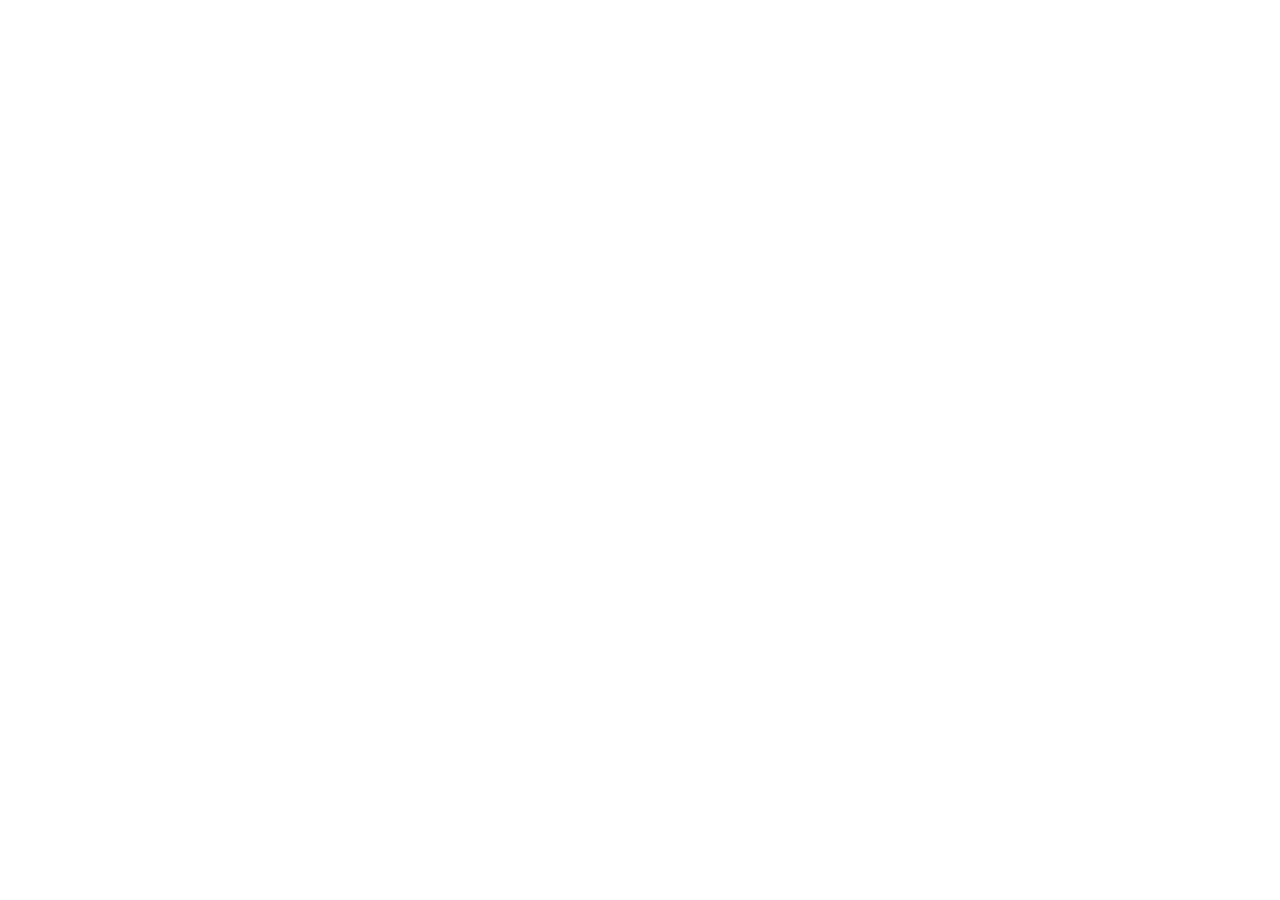
==== index.html @ 7c1c912c "feat: change src from link to local resources && add resources/Abou" ====
<!doctype html>
<html lang="en" data-bs-theme="light">

<head>
    <title>Title</title>
    <!-- Required meta tags -->
    <meta charset="utf-8" />
    <meta name="viewport" content="width=device-width, initial-scale=1" />

    <!-- Bootstrap CSS v5.3.8 -->
    <link href="https://cdn.jsdelivr.net/npm/bootstrap@5.3.8/dist/css/bootstrap.min.css" rel="stylesheet"
        integrity="sha384-sRIl4kxILFvY47J16cr9ZwB07vP4J8+LH7qKQnuqkuIAvNWLzeN8tE5YBujZqJLB" crossorigin="anonymous" />
</head>

<body>
    <header>

    </header>
    <main></main>
    <footer>
        <!-- place footer here -->
    </footer>
    <!-- Bootstrap JavaScript Bundle (includes Popper) -->
    <script src="https://cdn.jsdelivr.net/npm/bootstrap@5.3.8/dist/js/bootstrap.bundle.min.js"
        integrity="sha384-FKyoEForCGlyvwx9Hj09JcYn3nv7wiPVlz7YYwJrWVcXK/BmnVDxM+D2scQbITxI"
        crossorigin="anonymous"></script>
</body>

</html>
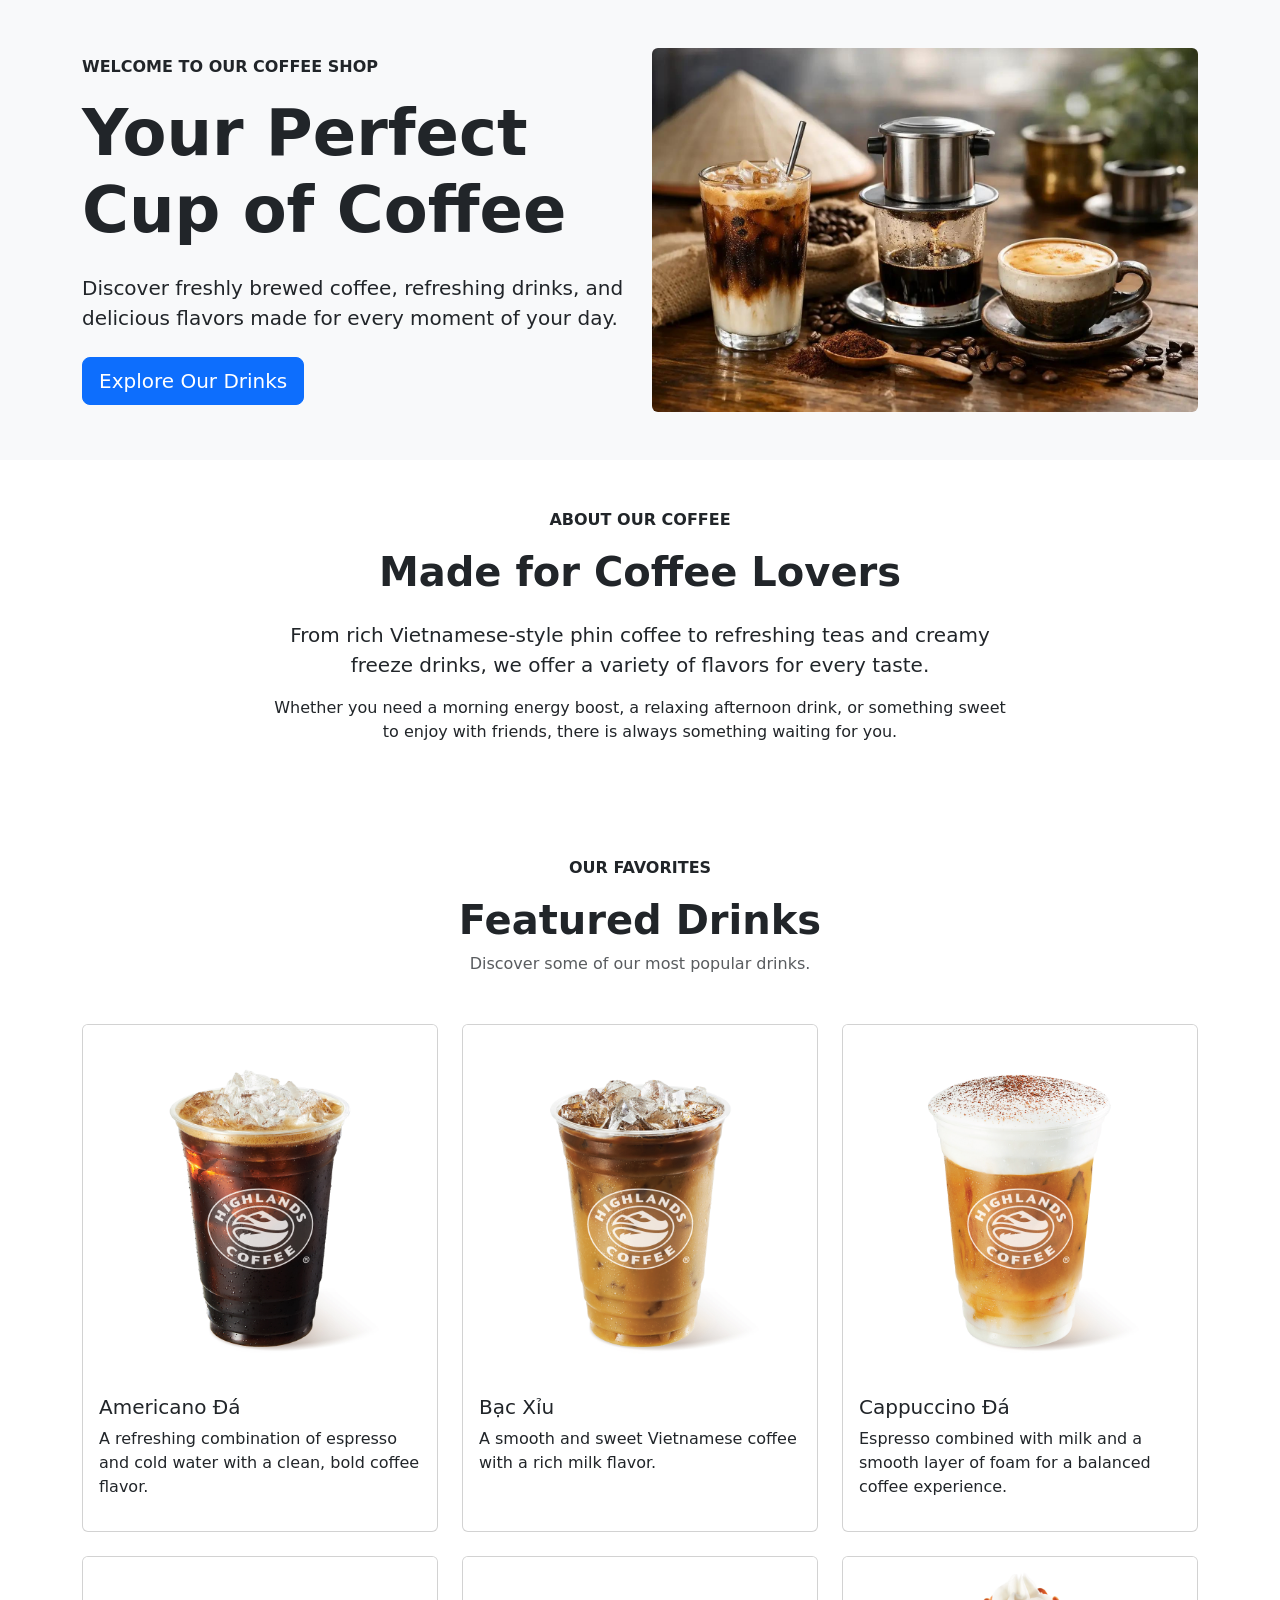
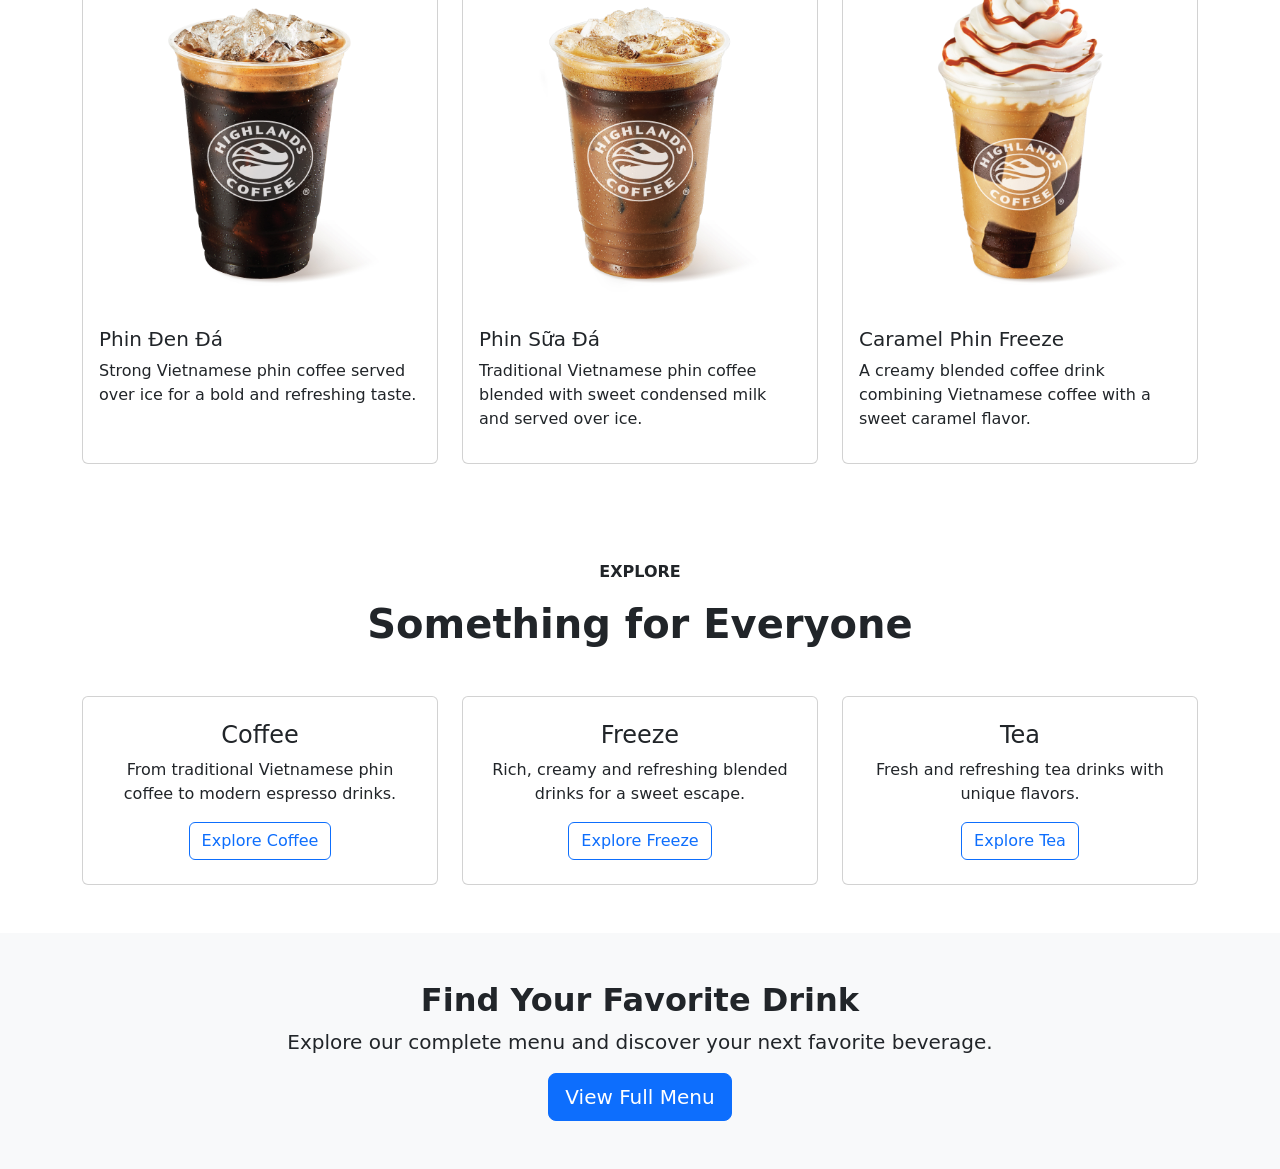
==== commit f45903a1: "feat: add content Home page's content with the given resources" ====
--- a/index.html
+++ b/index.html
@@ -2,7 +2,7 @@
 <html lang="en" data-bs-theme="light">
 
 <head>
-    <title>Title</title>
+    <title>Home</title>
     <!-- Required meta tags -->
     <meta charset="utf-8" />
     <meta name="viewport" content="width=device-width, initial-scale=1" />
@@ -16,7 +16,279 @@
     <header>
 
     </header>
-    <main></main>
+    <main>
+        <section class="container-fluid bg-light">
+            <div class="container">
+                <div class="row align-items-center py-5">
+                    <div class="col-lg-6 text-center text-lg-start">
+                        <p class="text-uppercase fw-semibold">
+                            Welcome to our coffee shop
+                        </p>
+                        <h1 class="display-3 fw-bold">
+                            Your Perfect
+                            <br>
+                            Cup of Coffee
+                        </h1>
+                        <p class="lead my-4">
+                            Discover freshly brewed coffee, refreshing
+                            drinks, and delicious flavors made for
+                            every moment of your day.
+                        </p>
+                        <a href="#featured" class="btn btn-primary btn-lg">
+                            Explore Our Drinks
+                        </a>
+                    </div>
+
+                    <div class="col-lg-6 mt-4 mt-lg-0">
+                        <img src="resources/Coffee/phin.png" class="img-fluid rounded" alt="Coffee and drinks">
+                    </div>
+                </div>
+            </div>
+        </section>
+
+        <section class="container py-5">
+            <div class="row justify-content-center">
+                <div class="col-lg-8 text-center">
+                    <p class="text-uppercase fw-semibold">
+                        About Our Coffee
+                    </p>
+                    <h2 class="display-6 fw-bold mb-4">
+                        Made for Coffee Lovers
+                    </h2>
+                    <p class="lead">
+                        From rich Vietnamese-style phin coffee
+                        to refreshing teas and creamy freeze drinks,
+                        we offer a variety of flavors for every taste.
+                    </p>
+                    <p>
+                        Whether you need a morning energy boost,
+                        a relaxing afternoon drink, or something
+                        sweet to enjoy with friends, there is always
+                        something waiting for you.
+                    </p>
+                </div>
+            </div>
+        </section>
+
+        <section id="featured" class="container py-5">
+
+            <div class="text-center mb-5">
+                <p class="text-uppercase fw-semibold">
+                    Our Favorites
+                </p>
+                <h2 class="display-6 fw-bold">
+                    Featured Drinks
+                </h2>
+                <p class="text-muted">
+                    Discover some of our most popular drinks.
+                </p>
+            </div>
+
+            <div class="row g-4">
+                <div class="col-md-6 col-lg-4">
+                    <div class="card h-100">
+                        <img src="resources/Coffee/AMERICANO_DA.jpg" class="card-img-top" alt="Americano đá">
+                        <div class="card-body">
+                            <h5 class="card-title">
+                                Americano Đá
+                            </h5>
+                            <p class="card-text">
+                                A refreshing combination of espresso
+                                and cold water with a clean,
+                                bold coffee flavor.
+                            </p>
+                            <p class="fw-bold">
+                                <!-- Price -->
+                            </p>
+                        </div>
+                    </div>
+                </div>
+
+                <div class="col-md-6 col-lg-4">
+                    <div class="card h-100">
+                        <img src="resources/Coffee/BAC_SIU_1.jpg" class="card-img-top" alt="Bạc xỉu">
+                        <div class="card-body">
+                            <h5 class="card-title">
+                                Bạc Xỉu
+                            </h5>
+                            <p class="card-text">
+                                A smooth and sweet Vietnamese coffee
+                                with a rich milk flavor.
+                            </p>
+                            <p class="fw-bold">
+                                <!-- Price -->
+                            </p>
+                        </div>
+                    </div>
+                </div>
+
+                <div class="col-md-6 col-lg-4">
+                    <div class="card h-100">
+                        <img src="resources/Coffee/CAPPU_DA.jpg" class="card-img-top" alt="Cappuccino đá">
+                        <div class="card-body">
+                            <h5 class="card-title">
+                                Cappuccino Đá
+                            </h5>
+                            <p class="card-text">
+                                Espresso combined with milk and
+                                a smooth layer of foam for a balanced
+                                coffee experience.
+                            </p>
+                            <p class="fw-bold">
+                                <!-- Price -->
+                            </p>
+                        </div>
+                    </div>
+                </div>
+
+                <div class="col-md-6 col-lg-4">
+                    <div class="card h-100">
+                        <img src="resources/Coffee/PHIN_DEN_DA.jpg" class="card-img-top" alt="Phin đen đá">
+                        <div class="card-body">
+                            <h5 class="card-title">
+                                Phin Đen Đá
+                            </h5>
+                            <p class="card-text">
+                                Strong Vietnamese phin coffee served
+                                over ice for a bold and refreshing taste.
+                            </p>
+                            <p class="fw-bold">
+                                <!-- Price -->
+                            </p>
+                        </div>
+                    </div>
+                </div>
+
+                <div class="col-md-6 col-lg-4">
+                    <div class="card h-100">
+                        <img src="resources/Coffee/PHIN_SUA_DA.jpg" class="card-img-top" alt="Phin sữa đá">
+                        <div class="card-body">
+                            <h5 class="card-title">
+                                Phin Sữa Đá
+                            </h5>
+                            <p class="card-text">
+                                Traditional Vietnamese phin coffee
+                                blended with sweet condensed milk
+                                and served over ice.
+                            </p>
+                            <p class="fw-bold">
+                                <!-- Price -->
+                            </p>
+                        </div>
+                    </div>
+                </div>
+
+                <div class="col-md-6 col-lg-4">
+                    <div class="card h-100">
+                        <img src="resources/Freeze/CARAMEL_PHIN_FREEZE.jpg" class="card-img-top"
+                            alt="Caramel Phin Freeze">
+                        <div class="card-body">
+                            <h5 class="card-title">
+                                Caramel Phin Freeze
+                            </h5>
+                            <p class="card-text">
+                                A creamy blended coffee drink
+                                combining Vietnamese coffee with
+                                a sweet caramel flavor.
+                            </p>
+                            <p class="fw-bold">
+                                <!-- Price -->
+                            </p>
+                        </div>
+                    </div>
+                </div>
+            </div>
+
+        </section>
+
+        <section class="container py-5">
+
+            <div class="text-center mb-5">
+                <p class="text-uppercase fw-semibold">
+                    Explore
+                </p>
+                <h2 class="display-6 fw-bold">
+                    Something for Everyone
+                </h2>
+            </div>
+
+            <div class="row g-4">
+                <div class="col-md-4">
+                    <div class="card text-center h-100">
+                        <div class="card-body p-4">
+                            <h3 class="h4">
+                                Coffee
+                            </h3>
+                            <p>
+                                From traditional Vietnamese phin
+                                coffee to modern espresso drinks.
+                            </p>
+                            <a href="menu.html#coffee" class="btn btn-outline-primary">
+                                Explore Coffee
+                            </a>
+                        </div>
+                    </div>
+                </div>
+
+                <div class="col-md-4">
+                    <div class="card text-center h-100">
+                        <div class="card-body p-4">
+                            <h3 class="h4">
+                                Freeze
+                            </h3>
+                            <p>
+                                Rich, creamy and refreshing blended
+                                drinks for a sweet escape.
+                            </p>
+                            <a href="menu.html#freeze" class="btn btn-outline-primary">
+                                Explore Freeze
+                            </a>
+                        </div>
+                    </div>
+                </div>
+
+                <div class="col-md-4">
+                    <div class="card text-center h-100">
+                        <div class="card-body p-4">
+                            <h3 class="h4">
+                                Tea
+                            </h3>
+                            <p>
+                                Fresh and refreshing tea drinks
+                                with unique flavors.
+                            </p>
+                            <a href="menu.html#tea" class="btn btn-outline-primary">
+                                Explore Tea
+                            </a>
+                        </div>
+                    </div>
+                </div>
+            </div>
+
+        </section>
+
+        <section class="container-fluid bg-light py-5">
+
+            <div class="container text-center">
+
+                <h2 class="fw-bold">
+                    Find Your Favorite Drink
+                </h2>
+
+                <p class="lead">
+                    Explore our complete menu and discover
+                    your next favorite beverage.
+                </p>
+
+                <a href="menu.html" class="btn btn-primary btn-lg">
+                    View Full Menu
+                </a>
+
+            </div>
+
+        </section>
+
+    </main>
     <footer>
         <!-- place footer here -->
     </footer>
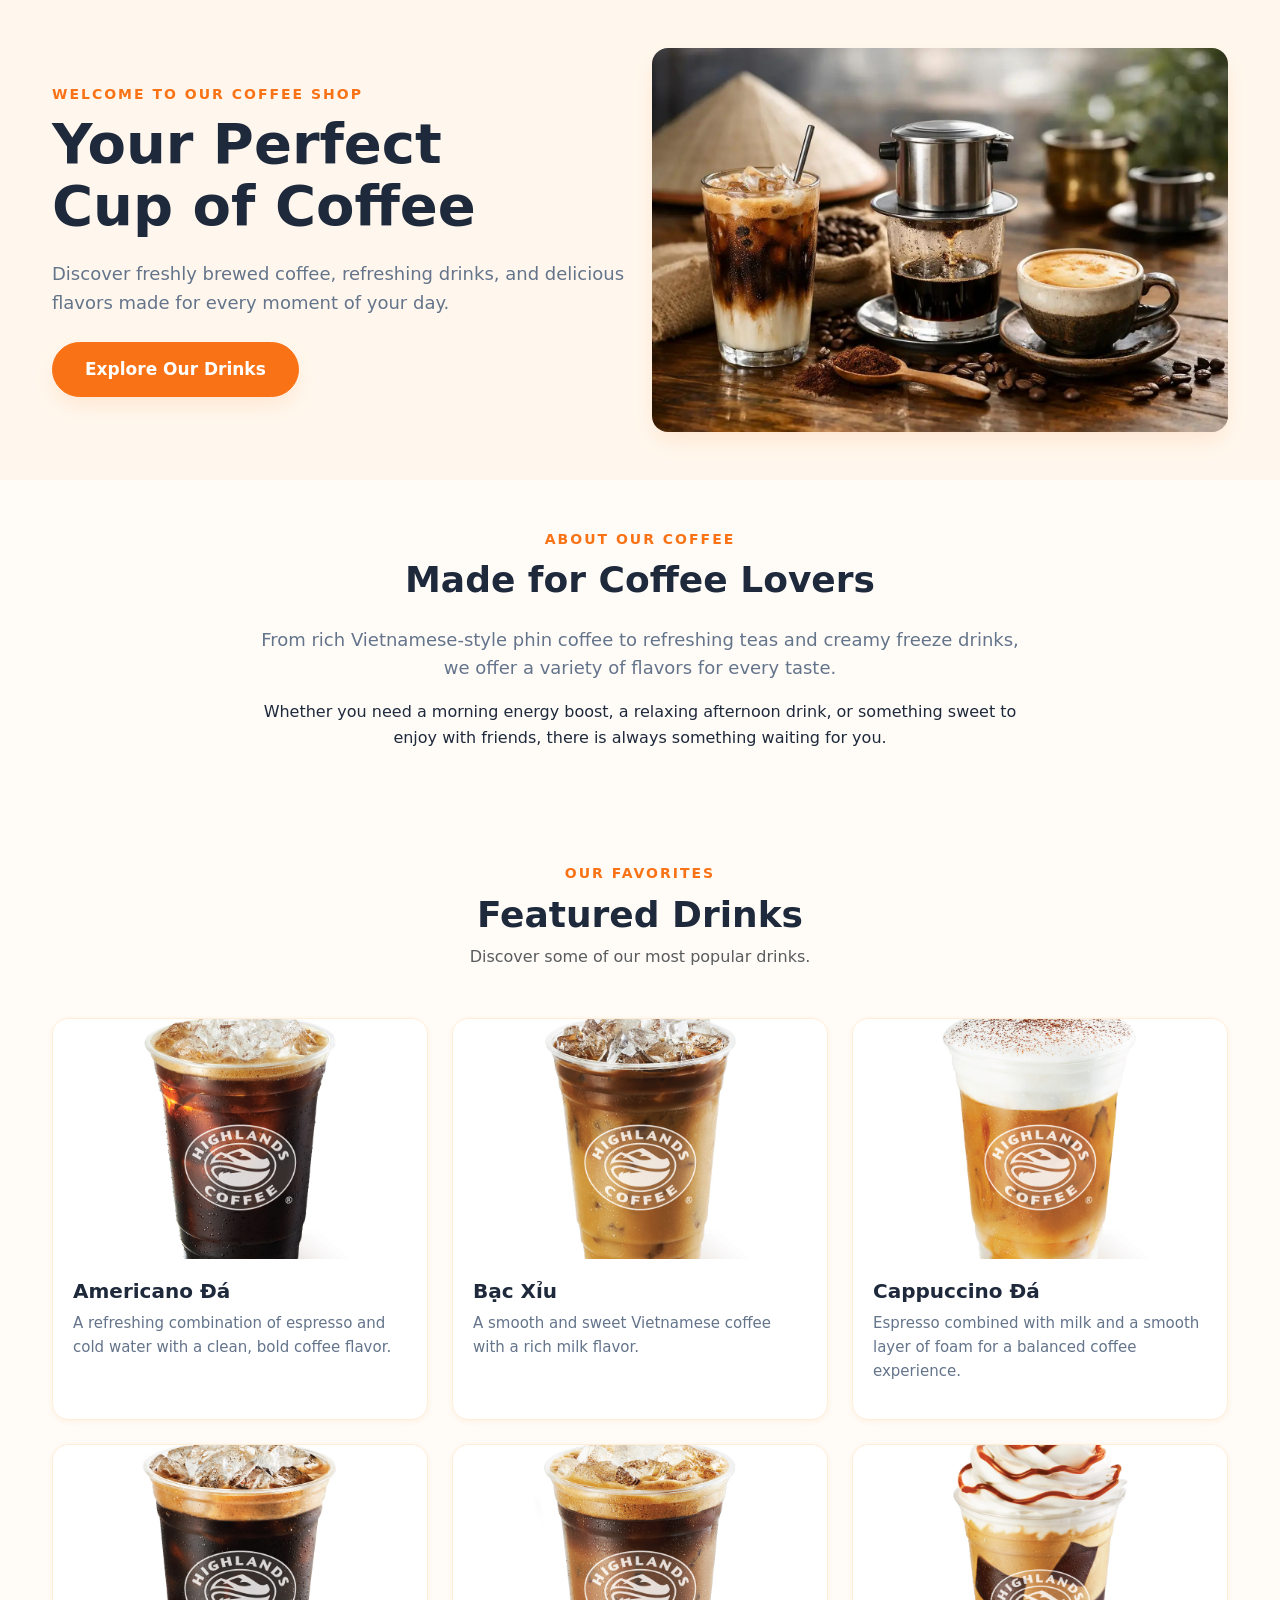
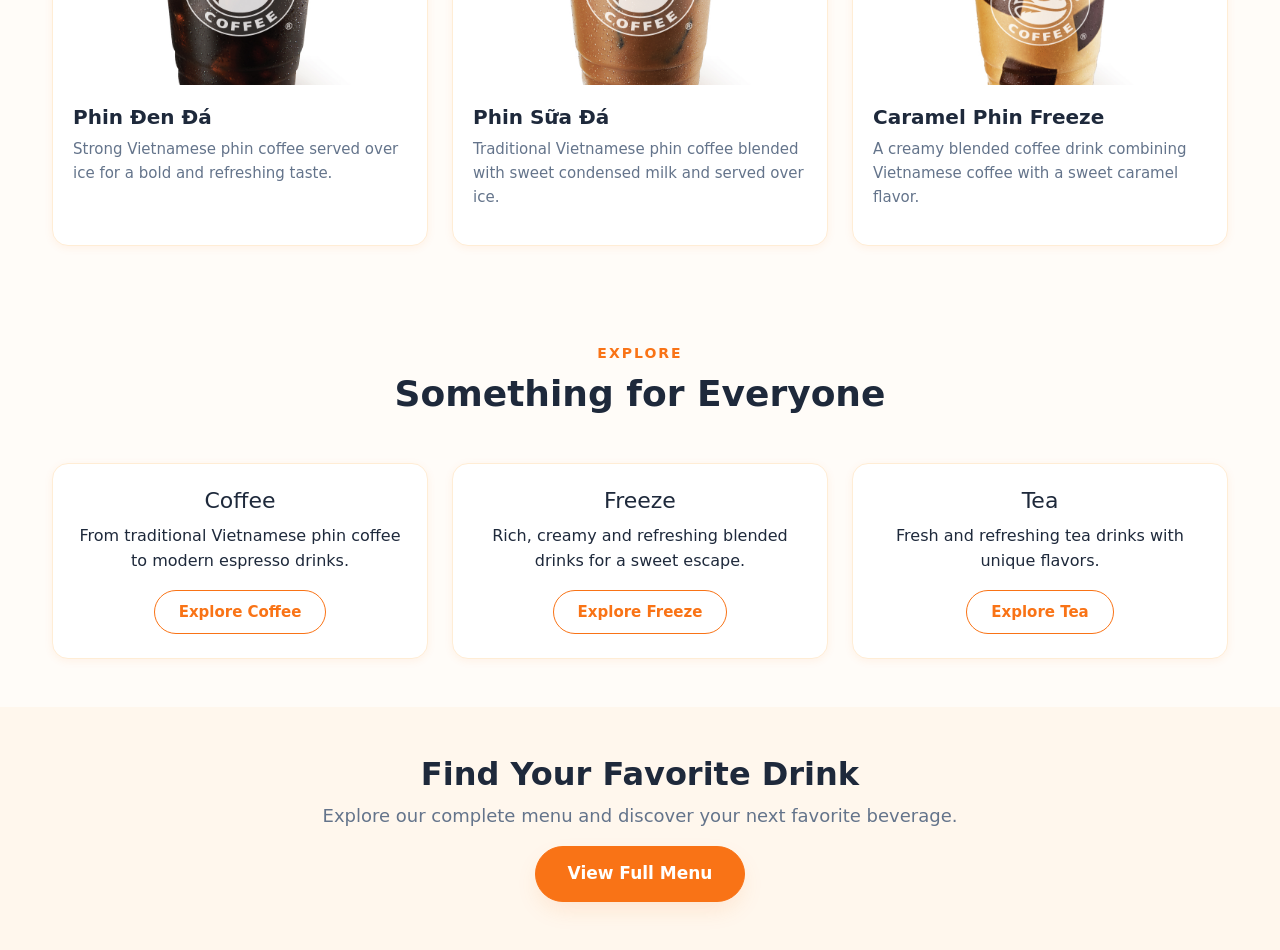
==== commit 26b883e2: "feat: add shared px-based stylesheet across all pages - Add style.css with shared design tokens (ora" ====
--- a/index.html
+++ b/index.html
@@ -10,6 +10,9 @@
     <!-- Bootstrap CSS v5.3.8 -->
     <link href="https://cdn.jsdelivr.net/npm/bootstrap@5.3.8/dist/css/bootstrap.min.css" rel="stylesheet"
         integrity="sha384-sRIl4kxILFvY47J16cr9ZwB07vP4J8+LH7qKQnuqkuIAvNWLzeN8tE5YBujZqJLB" crossorigin="anonymous" />
+
+    <!-- Shared site styles (load after Bootstrap) -->
+    <link rel="stylesheet" href="style.css" />
 </head>
 
 <body>
--- a/style.css
+++ b/style.css
@@ -0,0 +1,675 @@
+/* =========================================================
+   GR3 FoodWeb - shared stylesheet
+   One palette, one type scale, px sizing everywhere.
+   Load AFTER Bootstrap on pages that use it.
+   ========================================================= */
+
+/* ---------- Design tokens ---------- */
+:root {
+    --primary: #f97316;        /* Warm Fresh Orange */
+    --primary-hover: #ea580c;
+    --primary-soft: #fff7ed;   /* Orange tint for hovers / headers */
+    --accent-red: #ef4444;
+    --accent-green: #22c55e;
+    --bg-light: #fffcf8;       /* Warm Cream Background */
+    --bg-white: #ffffff;
+    --text-dark: #1e293b;
+    --text-muted: #64748b;
+    --border-color: #ffedd5;
+    --line-color: #f1f5f9;
+
+    --shadow-sm: 0 2px 8px rgba(249, 115, 22, 0.08);
+    --shadow-md: 0 10px 25px -5px rgba(249, 115, 22, 0.15);
+
+    --radius-sm: 6px;
+    --radius-md: 12px;
+    --radius-lg: 16px;
+    --radius-full: 9999px;
+
+    --container: 1200px;
+    --font-family: system-ui, -apple-system, BlinkMacSystemFont, 'Segoe UI', Roboto, Oxygen, Ubuntu, Cantarell, sans-serif;
+
+    /* Bootstrap bridge: make Bootstrap components use our palette */
+    --bs-primary: #f97316;
+    --bs-primary-rgb: 249, 115, 22;
+    --bs-light-rgb: 255, 247, 237;
+    --bs-body-font-family: var(--font-family);
+    --bs-body-font-size: 16px;
+    --bs-body-line-height: 1.6;
+    --bs-body-bg: var(--bg-light);
+    --bs-body-color: var(--text-dark);
+    --bs-link-color: var(--primary);
+    --bs-link-color-rgb: 249, 115, 22;
+    --bs-link-hover-color: var(--primary-hover);
+    --bs-link-hover-color-rgb: 234, 88, 12;
+}
+
+/* ---------- Base ---------- */
+*,
+*::before,
+*::after {
+    box-sizing: border-box;
+}
+
+html {
+    font-size: 16px;
+    scroll-behavior: smooth;
+}
+
+body {
+    margin: 0;
+    font-family: var(--font-family);
+    font-size: 16px;
+    line-height: 1.6;
+    background-color: var(--bg-light);
+    color: var(--text-dark);
+    -webkit-font-smoothing: antialiased;
+}
+
+img {
+    max-width: 100%;
+}
+
+a {
+    color: var(--primary);
+    text-decoration: none;
+    transition: color 0.2s ease;
+}
+
+a:hover {
+    color: var(--primary-hover);
+}
+
+hr {
+    width: 100%;
+    max-width: var(--container);
+    margin: 24px auto;
+    border: none;
+    border-top: 1px solid var(--border-color);
+    opacity: 1;
+}
+
+.container {
+    max-width: var(--container);
+}
+
+/* ---------- Typography (Bootstrap overrides, px only) ---------- */
+h1, h2, h3, h4, h5, h6 {
+    color: var(--text-dark);
+    font-weight: 700;
+    line-height: 1.2;
+}
+
+.display-3 {
+    font-size: 56px;
+    line-height: 1.1;
+}
+
+.display-6 {
+    font-size: 36px;
+}
+
+.h4 {
+    font-size: 22px;
+}
+
+.lead {
+    font-size: 18px;
+    color: var(--text-muted);
+}
+
+/* Small uppercase label above section headings */
+.text-uppercase.fw-semibold {
+    color: var(--primary);
+    font-size: 14px;
+    letter-spacing: 2px;
+    margin-bottom: 8px;
+}
+
+/* ---------- Buttons ---------- */
+.btn {
+    --bs-btn-padding-x: 24px;
+    --bs-btn-padding-y: 10px;
+    --bs-btn-font-size: 15px;
+    --bs-btn-font-weight: 600;
+    --bs-btn-border-radius: var(--radius-full);
+    transition: all 0.25s ease;
+}
+
+.btn-lg {
+    --bs-btn-padding-x: 32px;
+    --bs-btn-padding-y: 14px;
+    --bs-btn-font-size: 17px;
+    --bs-btn-border-radius: var(--radius-full);
+}
+
+.btn-primary {
+    --bs-btn-color: #ffffff;
+    --bs-btn-bg: var(--primary);
+    --bs-btn-border-color: var(--primary);
+    --bs-btn-hover-color: #ffffff;
+    --bs-btn-hover-bg: var(--primary-hover);
+    --bs-btn-hover-border-color: var(--primary-hover);
+    --bs-btn-active-color: #ffffff;
+    --bs-btn-active-bg: var(--primary-hover);
+    --bs-btn-active-border-color: var(--primary-hover);
+    --bs-btn-focus-shadow-rgb: 249, 115, 22;
+    box-shadow: var(--shadow-md);
+}
+
+.btn-outline-primary {
+    --bs-btn-color: var(--primary);
+    --bs-btn-border-color: var(--primary);
+    --bs-btn-hover-color: #ffffff;
+    --bs-btn-hover-bg: var(--primary);
+    --bs-btn-hover-border-color: var(--primary);
+    --bs-btn-active-color: #ffffff;
+    --bs-btn-active-bg: var(--primary-hover);
+    --bs-btn-active-border-color: var(--primary-hover);
+    --bs-btn-focus-shadow-rgb: 249, 115, 22;
+}
+
+.btn:hover {
+    transform: translateY(-2px);
+}
+
+/* ---------- Cards ---------- */
+.card {
+    --bs-card-border-color: var(--border-color);
+    --bs-card-border-radius: var(--radius-lg);
+    --bs-card-inner-border-radius: 15px;
+    --bs-card-spacer-x: 20px;
+    --bs-card-spacer-y: 20px;
+    background-color: var(--bg-white);
+    box-shadow: var(--shadow-sm);
+    overflow: hidden;
+    transition: transform 0.25s ease, box-shadow 0.25s ease;
+}
+
+.card:hover {
+    transform: translateY(-4px);
+    box-shadow: var(--shadow-md);
+}
+
+.card-img-top {
+    height: 240px;
+    object-fit: cover;
+}
+
+.card-title {
+    font-size: 20px;
+    margin-bottom: 8px;
+}
+
+.card-text {
+    font-size: 15px;
+    color: var(--text-muted);
+}
+
+/* Hero image on the home page */
+.img-fluid.rounded {
+    border-radius: var(--radius-lg) !important;
+    box-shadow: var(--shadow-md);
+}
+
+/* ---------- Navbar (component/navbar.html) ---------- */
+.site-header {
+    position: sticky;
+    top: 0;
+    z-index: 100;
+    background-color: rgba(255, 252, 248, 0.9);
+    backdrop-filter: blur(10px);
+    -webkit-backdrop-filter: blur(10px);
+    border-bottom: 1px solid var(--border-color);
+    box-shadow: var(--shadow-sm);
+}
+
+.navbar-container {
+    max-width: var(--container);
+    margin: 0 auto;
+    padding: 0 24px;
+    height: 80px;
+    display: flex;
+    align-items: center;
+    justify-content: space-between;
+    gap: 24px;
+}
+
+.nav-brand {
+    display: flex;
+    align-items: center;
+    gap: 12px;
+    user-select: none;
+}
+
+.brand-logo {
+    height: 48px;
+    width: auto;
+    object-fit: contain;
+    display: block;
+}
+
+.brand-name {
+    font-size: 20px;
+    font-weight: 700;
+    color: var(--primary);
+    white-space: nowrap;
+}
+
+.nav-menu {
+    display: flex;
+    align-items: center;
+    gap: 8px;
+}
+
+.nav-link {
+    position: relative;
+    display: inline-flex;
+    align-items: center;
+    gap: 6px;
+    padding: 10px 18px;
+    font-size: 15px;
+    font-weight: 600;
+    color: var(--text-dark);
+    border-radius: var(--radius-full);
+    transition: all 0.25s ease;
+}
+
+.nav-link:hover,
+.nav-link.active {
+    color: var(--primary);
+    background-color: var(--primary-soft);
+}
+
+.nav-link.active::after {
+    content: '';
+    position: absolute;
+    bottom: 4px;
+    left: 50%;
+    transform: translateX(-50%);
+    width: 16px;
+    height: 3px;
+    background-color: var(--primary);
+    border-radius: var(--radius-full);
+}
+
+/* ---------- Footer (component/footer.html) ---------- */
+.site-footer {
+    background-color: #111827;
+    color: #9ca3af;
+    padding-top: 64px;
+    border-top: 3px solid var(--primary);
+}
+
+.footer-container {
+    max-width: var(--container);
+    margin: 0 auto;
+    padding: 0 24px 48px;
+    display: grid;
+    grid-template-columns: repeat(3, 1fr);
+    gap: 40px;
+}
+
+.footer-brand .brand-name {
+    color: #ffffff;
+}
+
+.footer-brand-desc {
+    font-size: 14px;
+    margin: 16px 0 24px;
+    line-height: 1.6;
+    max-width: 320px;
+}
+
+.social-links {
+    display: flex;
+    gap: 12px;
+}
+
+.social-btn {
+    width: 38px;
+    height: 38px;
+    border-radius: var(--radius-full);
+    background-color: #1f2937;
+    display: flex;
+    align-items: center;
+    justify-content: center;
+    transition: all 0.3s ease;
+}
+
+.social-btn:hover {
+    background-color: var(--primary);
+    transform: translateY(-3px);
+}
+
+.social-btn svg {
+    fill: #ffffff;
+    width: 18px;
+    height: 18px;
+}
+
+.footer-title {
+    position: relative;
+    margin: 0 0 20px;
+    color: #ffffff;
+    font-size: 17px;
+    font-weight: 700;
+}
+
+.footer-title::after {
+    content: '';
+    position: absolute;
+    bottom: -6px;
+    left: 0;
+    width: 24px;
+    height: 2px;
+    background-color: var(--primary);
+    border-radius: 2px;
+}
+
+.footer-links {
+    list-style: none;
+    margin: 0;
+    padding: 0;
+}
+
+.footer-links li {
+    margin-bottom: 12px;
+}
+
+.footer-links a {
+    color: #9ca3af;
+    font-size: 14px;
+    transition: all 0.2s ease;
+}
+
+.footer-links a:hover {
+    color: var(--primary);
+    padding-left: 4px;
+}
+
+.newsletter-desc {
+    font-size: 14px;
+    margin: 0 0 16px;
+}
+
+.newsletter-form {
+    display: flex;
+    flex-direction: column;
+    gap: 12px;
+}
+
+.newsletter-input {
+    width: 100%;
+    padding: 12px 16px;
+    background-color: #1f2937;
+    border: 1px solid #374151;
+    border-radius: var(--radius-md);
+    color: #ffffff;
+    font-size: 14px;
+    outline: none;
+    transition: border-color 0.3s ease;
+}
+
+.newsletter-input:focus {
+    border-color: var(--primary);
+}
+
+.newsletter-btn {
+    width: 100%;
+    padding: 12px;
+    background-color: var(--primary);
+    color: #ffffff;
+    font-weight: 700;
+    font-size: 14px;
+    border: none;
+    border-radius: var(--radius-md);
+    cursor: pointer;
+    transition: background-color 0.3s ease;
+}
+
+.newsletter-btn:hover {
+    background-color: var(--primary-hover);
+}
+
+.footer-bottom {
+    background-color: #0b0f17;
+    border-top: 1px solid #1f2937;
+    padding: 24px 0;
+}
+
+.bottom-container {
+    max-width: var(--container);
+    margin: 0 auto;
+    padding: 0 24px;
+    display: flex;
+    align-items: center;
+    justify-content: space-between;
+    flex-wrap: wrap;
+    gap: 16px;
+    font-size: 13px;
+}
+
+.bottom-container p {
+    margin: 0;
+}
+
+.payment-methods {
+    display: flex;
+    flex-wrap: wrap;
+    gap: 12px;
+}
+
+.payment-badge {
+    background-color: #1f2937;
+    color: #ffffff;
+    padding: 4px 10px;
+    border-radius: var(--radius-sm);
+    font-size: 12px;
+    font-weight: 700;
+}
+
+/* ---------- Menu page (menu.html) ---------- */
+.page-header {
+    padding: 32px 16px 16px;
+    text-align: center;
+}
+
+.page-header img {
+    width: 88px;
+    height: auto;
+}
+
+.page-header h1 {
+    margin: 16px 0 20px;
+    font-size: 32px;
+    letter-spacing: 1px;
+}
+
+.page-nav {
+    display: flex;
+    flex-wrap: wrap;
+    justify-content: center;
+    gap: 8px;
+    margin: 0;
+}
+
+.menu-page h2 {
+    position: relative;
+    margin: 48px auto 32px;
+    font-size: 24px;
+    letter-spacing: 1px;
+    text-align: center;
+}
+
+.menu-page h2::after {
+    content: '';
+    position: absolute;
+    bottom: -10px;
+    left: 50%;
+    transform: translateX(-50%);
+    width: 40px;
+    height: 3px;
+    background-color: var(--primary);
+    border-radius: var(--radius-full);
+}
+
+.menu-page table {
+    width: calc(100% - 32px);
+    max-width: var(--container);
+    margin: 0 auto;
+    border: 1px solid var(--border-color);
+    border-collapse: separate;
+    border-spacing: 0;
+    border-radius: var(--radius-lg);
+    background-color: var(--bg-white);
+    box-shadow: var(--shadow-sm);
+    overflow: hidden;
+}
+
+.menu-page th {
+    padding: 14px 16px;
+    background-color: var(--primary-soft);
+    color: var(--primary-hover);
+    font-size: 13px;
+    font-weight: 700;
+    letter-spacing: 1px;
+    text-transform: uppercase;
+    border: none;
+    border-bottom: 1px solid var(--border-color);
+}
+
+.menu-page td {
+    padding: 12px 16px;
+    font-size: 15px;
+    border: none;
+    border-bottom: 1px solid var(--line-color);
+    transition: background-color 0.2s ease;
+}
+
+.menu-page tr:last-child td {
+    border-bottom: none;
+}
+
+.menu-page tr:hover td {
+    background-color: #fffaf5;
+}
+
+.menu-page td img {
+    display: block;
+    width: 72px;
+    height: 72px;
+    margin: 0 auto;
+    object-fit: cover;
+    border-radius: var(--radius-md);
+}
+
+/* Price column */
+.menu-page td:last-child {
+    color: var(--primary);
+    font-weight: 700;
+    white-space: nowrap;
+}
+
+/* Category / index columns */
+.menu-page td:first-child,
+.menu-page td:nth-child(4) {
+    color: var(--text-muted);
+}
+
+.menu-page a[href="#top"] {
+    display: inline-block;
+    margin-top: 8px;
+    font-size: 14px;
+    font-weight: 600;
+    color: var(--text-muted);
+}
+
+.menu-page a[href="#top"]:hover {
+    color: var(--primary);
+}
+
+.page-footer {
+    padding: 8px 16px 32px;
+    text-align: center;
+    font-size: 14px;
+    color: var(--text-muted);
+}
+
+/* ---------- Responsive ---------- */
+@media (max-width: 991px) {
+    .footer-container {
+        grid-template-columns: repeat(2, 1fr);
+    }
+}
+
+@media (max-width: 767px) {
+    .display-3 {
+        font-size: 40px;
+    }
+
+    .display-6 {
+        font-size: 28px;
+    }
+
+    .lead {
+        font-size: 17px;
+    }
+
+    .card-img-top {
+        height: 200px;
+    }
+
+    .navbar-container {
+        height: auto;
+        padding: 12px 16px;
+        flex-wrap: wrap;
+        gap: 8px;
+    }
+
+    .nav-menu {
+        width: 100%;
+        overflow-x: auto;
+    }
+
+    .nav-link {
+        padding: 8px 14px;
+        font-size: 14px;
+        white-space: nowrap;
+    }
+
+    .footer-container {
+        grid-template-columns: 1fr;
+        gap: 32px;
+        padding: 0 16px 40px;
+    }
+
+    .bottom-container {
+        padding: 0 16px;
+    }
+
+    .page-header h1 {
+        font-size: 24px;
+    }
+
+    .menu-page h2 {
+        font-size: 20px;
+    }
+
+    .menu-page th,
+    .menu-page td {
+        padding: 10px 8px;
+        font-size: 14px;
+    }
+
+    /* Hide the category column on small screens */
+    .menu-page th:nth-child(4),
+    .menu-page td:nth-child(4) {
+        display: none;
+    }
+
+    .menu-page td img {
+        width: 56px;
+        height: 56px;
+    }
+}
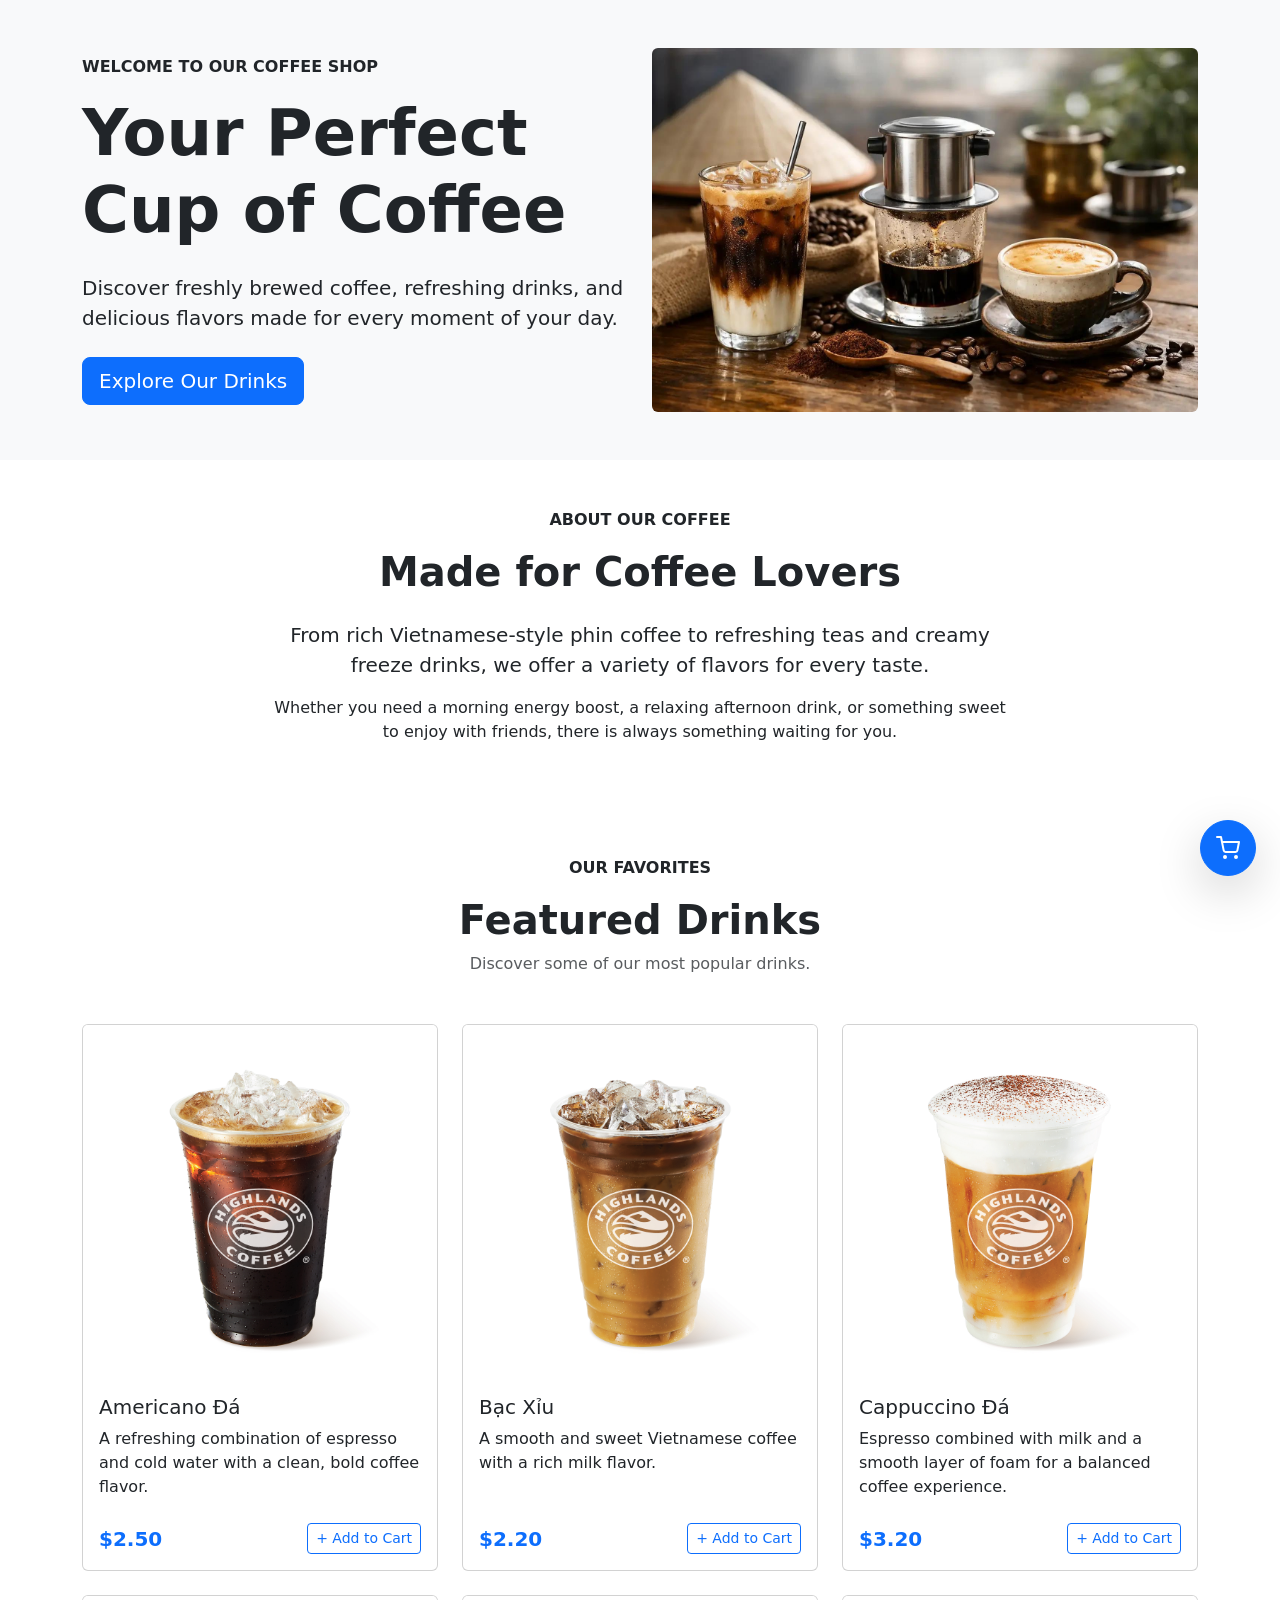
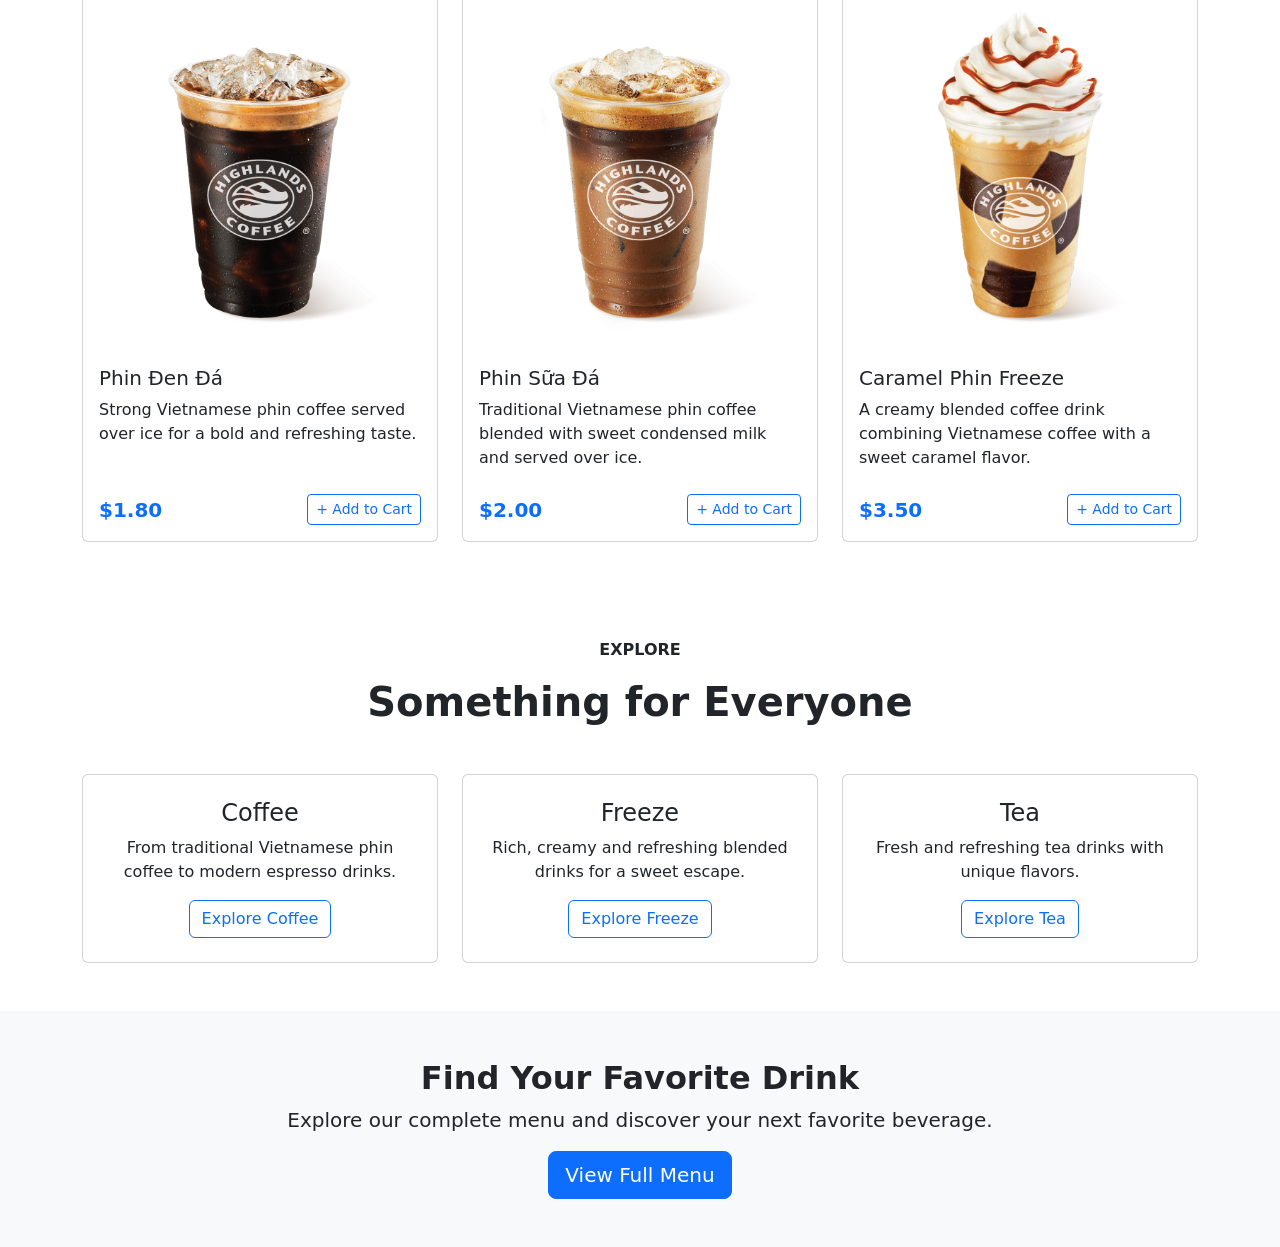
==== commit 87db34ab: "feat: add shopping cart functionality with local storage and update components" ====
--- a/index.html
+++ b/index.html
@@ -10,9 +10,6 @@
     <!-- Bootstrap CSS v5.3.8 -->
     <link href="https://cdn.jsdelivr.net/npm/bootstrap@5.3.8/dist/css/bootstrap.min.css" rel="stylesheet"
         integrity="sha384-sRIl4kxILFvY47J16cr9ZwB07vP4J8+LH7qKQnuqkuIAvNWLzeN8tE5YBujZqJLB" crossorigin="anonymous" />
-
-    <!-- Shared site styles (load after Bootstrap) -->
-    <link rel="stylesheet" href="style.css" />
 </head>
 
 <body>
@@ -91,7 +88,7 @@
                 <div class="col-md-6 col-lg-4">
                     <div class="card h-100">
                         <img src="resources/Coffee/AMERICANO_DA.jpg" class="card-img-top" alt="Americano đá">
-                        <div class="card-body">
+                        <div class="card-body d-flex flex-column">
                             <h5 class="card-title">
                                 Americano Đá
                             </h5>
@@ -100,9 +97,16 @@
                                 and cold water with a clean,
                                 bold coffee flavor.
                             </p>
-                            <p class="fw-bold">
-                                <!-- Price -->
-                            </p>
+                            <div class="d-flex justify-content-between align-items-center mt-auto pt-2">
+                                <span class="fs-5 fw-bold text-primary">$2.50</span>
+                                <button class="btn btn-outline-primary btn-sm add-to-cart-btn"
+                                    data-id="americano-da"
+                                    data-name="Americano Đá"
+                                    data-price="2.50"
+                                    data-image="resources/Coffee/AMERICANO_DA.jpg">
+                                    + Add to Cart
+                                </button>
+                            </div>
                         </div>
                     </div>
                 </div>
@@ -110,7 +114,7 @@
                 <div class="col-md-6 col-lg-4">
                     <div class="card h-100">
                         <img src="resources/Coffee/BAC_SIU_1.jpg" class="card-img-top" alt="Bạc xỉu">
-                        <div class="card-body">
+                        <div class="card-body d-flex flex-column">
                             <h5 class="card-title">
                                 Bạc Xỉu
                             </h5>
@@ -118,9 +122,16 @@
                                 A smooth and sweet Vietnamese coffee
                                 with a rich milk flavor.
                             </p>
-                            <p class="fw-bold">
-                                <!-- Price -->
-                            </p>
+                            <div class="d-flex justify-content-between align-items-center mt-auto pt-2">
+                                <span class="fs-5 fw-bold text-primary">$2.20</span>
+                                <button class="btn btn-outline-primary btn-sm add-to-cart-btn"
+                                    data-id="bac-xiu"
+                                    data-name="Bạc Xỉu"
+                                    data-price="2.20"
+                                    data-image="resources/Coffee/BAC_SIU_1.jpg">
+                                    + Add to Cart
+                                </button>
+                            </div>
                         </div>
                     </div>
                 </div>
@@ -128,7 +139,7 @@
                 <div class="col-md-6 col-lg-4">
                     <div class="card h-100">
                         <img src="resources/Coffee/CAPPU_DA.jpg" class="card-img-top" alt="Cappuccino đá">
-                        <div class="card-body">
+                        <div class="card-body d-flex flex-column">
                             <h5 class="card-title">
                                 Cappuccino Đá
                             </h5>
@@ -137,9 +148,16 @@
                                 a smooth layer of foam for a balanced
                                 coffee experience.
                             </p>
-                            <p class="fw-bold">
-                                <!-- Price -->
-                            </p>
+                            <div class="d-flex justify-content-between align-items-center mt-auto pt-2">
+                                <span class="fs-5 fw-bold text-primary">$3.20</span>
+                                <button class="btn btn-outline-primary btn-sm add-to-cart-btn"
+                                    data-id="cappuccino-da"
+                                    data-name="Cappuccino Đá"
+                                    data-price="3.20"
+                                    data-image="resources/Coffee/CAPPU_DA.jpg">
+                                    + Add to Cart
+                                </button>
+                            </div>
                         </div>
                     </div>
                 </div>
@@ -147,7 +165,7 @@
                 <div class="col-md-6 col-lg-4">
                     <div class="card h-100">
                         <img src="resources/Coffee/PHIN_DEN_DA.jpg" class="card-img-top" alt="Phin đen đá">
-                        <div class="card-body">
+                        <div class="card-body d-flex flex-column">
                             <h5 class="card-title">
                                 Phin Đen Đá
                             </h5>
@@ -155,9 +173,16 @@
                                 Strong Vietnamese phin coffee served
                                 over ice for a bold and refreshing taste.
                             </p>
-                            <p class="fw-bold">
-                                <!-- Price -->
-                            </p>
+                            <div class="d-flex justify-content-between align-items-center mt-auto pt-2">
+                                <span class="fs-5 fw-bold text-primary">$1.80</span>
+                                <button class="btn btn-outline-primary btn-sm add-to-cart-btn"
+                                    data-id="phin-den-da"
+                                    data-name="Phin Đen Đá"
+                                    data-price="1.80"
+                                    data-image="resources/Coffee/PHIN_DEN_DA.jpg">
+                                    + Add to Cart
+                                </button>
+                            </div>
                         </div>
                     </div>
                 </div>
@@ -165,7 +190,7 @@
                 <div class="col-md-6 col-lg-4">
                     <div class="card h-100">
                         <img src="resources/Coffee/PHIN_SUA_DA.jpg" class="card-img-top" alt="Phin sữa đá">
-                        <div class="card-body">
+                        <div class="card-body d-flex flex-column">
                             <h5 class="card-title">
                                 Phin Sữa Đá
                             </h5>
@@ -174,9 +199,16 @@
                                 blended with sweet condensed milk
                                 and served over ice.
                             </p>
-                            <p class="fw-bold">
-                                <!-- Price -->
-                            </p>
+                            <div class="d-flex justify-content-between align-items-center mt-auto pt-2">
+                                <span class="fs-5 fw-bold text-primary">$2.00</span>
+                                <button class="btn btn-outline-primary btn-sm add-to-cart-btn"
+                                    data-id="phin-sua-da"
+                                    data-name="Phin Sữa Đá"
+                                    data-price="2.00"
+                                    data-image="resources/Coffee/PHIN_SUA_DA.jpg">
+                                    + Add to Cart
+                                </button>
+                            </div>
                         </div>
                     </div>
                 </div>
@@ -185,7 +217,7 @@
                     <div class="card h-100">
                         <img src="resources/Freeze/CARAMEL_PHIN_FREEZE.jpg" class="card-img-top"
                             alt="Caramel Phin Freeze">
-                        <div class="card-body">
+                        <div class="card-body d-flex flex-column">
                             <h5 class="card-title">
                                 Caramel Phin Freeze
                             </h5>
@@ -194,9 +226,16 @@
                                 combining Vietnamese coffee with
                                 a sweet caramel flavor.
                             </p>
-                            <p class="fw-bold">
-                                <!-- Price -->
-                            </p>
+                            <div class="d-flex justify-content-between align-items-center mt-auto pt-2">
+                                <span class="fs-5 fw-bold text-primary">$3.50</span>
+                                <button class="btn btn-outline-primary btn-sm add-to-cart-btn"
+                                    data-id="caramel-phin-freeze"
+                                    data-name="Caramel Phin Freeze"
+                                    data-price="3.50"
+                                    data-image="resources/Freeze/CARAMEL_PHIN_FREEZE.jpg">
+                                    + Add to Cart
+                                </button>
+                            </div>
                         </div>
                     </div>
                 </div>
@@ -299,6 +338,7 @@
     <script src="https://cdn.jsdelivr.net/npm/bootstrap@5.3.8/dist/js/bootstrap.bundle.min.js"
         integrity="sha384-FKyoEForCGlyvwx9Hj09JcYn3nv7wiPVlz7YYwJrWVcXK/BmnVDxM+D2scQbITxI"
         crossorigin="anonymous"></script>
+    <script src="js/cart.js"></script>
 </body>
 
 </html>
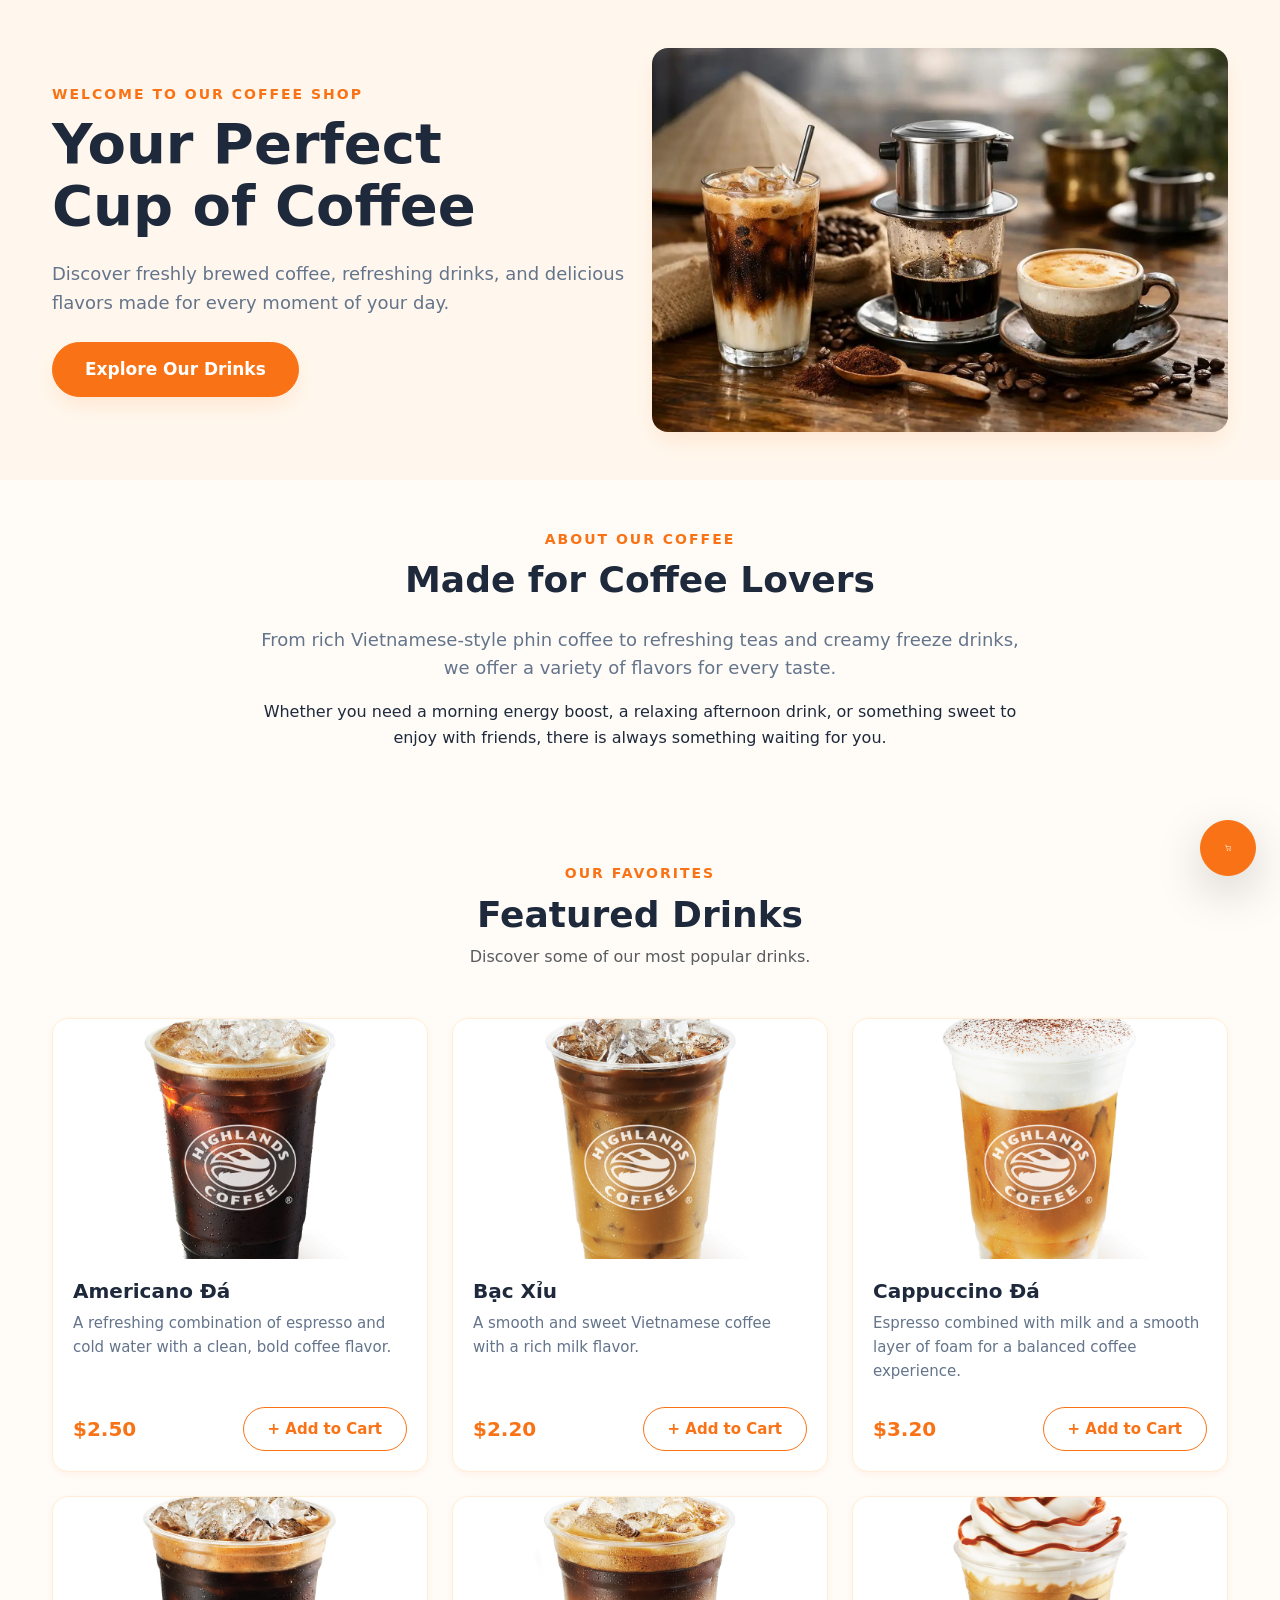
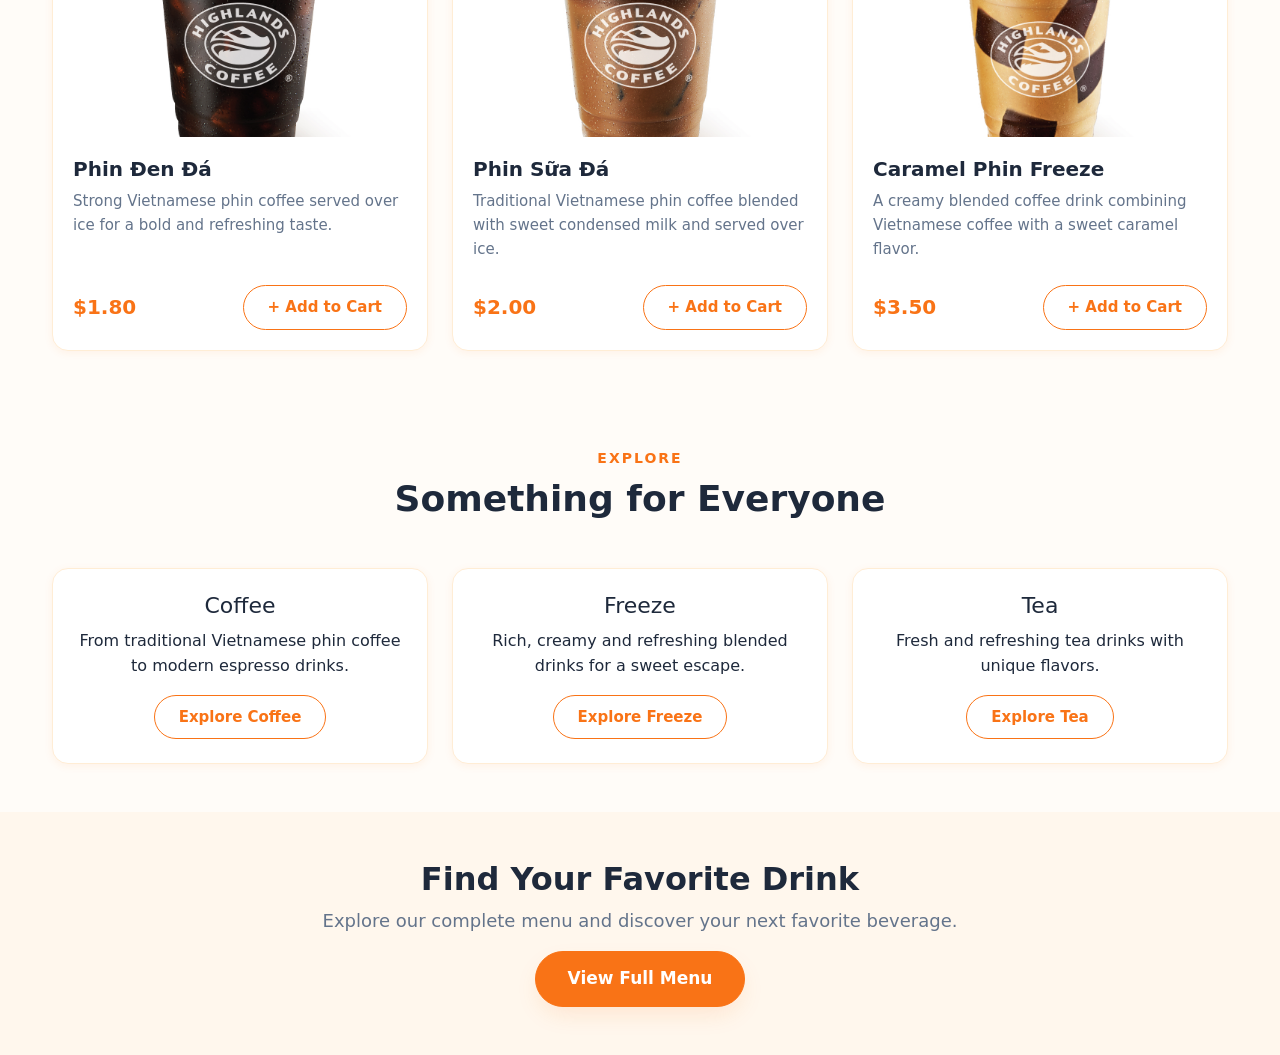
==== commit fcf93dc1: "Merge remote-tracking branch 'origin/main' into SonLNT # Conflicts: #	component/footer.html #	compon" ====
--- a/index.html
+++ b/index.html
@@ -10,6 +10,9 @@
     <!-- Bootstrap CSS v5.3.8 -->
     <link href="https://cdn.jsdelivr.net/npm/bootstrap@5.3.8/dist/css/bootstrap.min.css" rel="stylesheet"
         integrity="sha384-sRIl4kxILFvY47J16cr9ZwB07vP4J8+LH7qKQnuqkuIAvNWLzeN8tE5YBujZqJLB" crossorigin="anonymous" />
+
+    <!-- Shared site styles (load after Bootstrap) -->
+    <link rel="stylesheet" href="style.css" />
 </head>
 
 <body>
--- a/style.css
+++ b/style.css
@@ -0,0 +1,675 @@
+/* =========================================================
+   GR3 FoodWeb - shared stylesheet
+   One palette, one type scale, px sizing everywhere.
+   Load AFTER Bootstrap on pages that use it.
+   ========================================================= */
+
+/* ---------- Design tokens ---------- */
+:root {
+    --primary: #f97316;        /* Warm Fresh Orange */
+    --primary-hover: #ea580c;
+    --primary-soft: #fff7ed;   /* Orange tint for hovers / headers */
+    --accent-red: #ef4444;
+    --accent-green: #22c55e;
+    --bg-light: #fffcf8;       /* Warm Cream Background */
+    --bg-white: #ffffff;
+    --text-dark: #1e293b;
+    --text-muted: #64748b;
+    --border-color: #ffedd5;
+    --line-color: #f1f5f9;
+
+    --shadow-sm: 0 2px 8px rgba(249, 115, 22, 0.08);
+    --shadow-md: 0 10px 25px -5px rgba(249, 115, 22, 0.15);
+
+    --radius-sm: 6px;
+    --radius-md: 12px;
+    --radius-lg: 16px;
+    --radius-full: 9999px;
+
+    --container: 1200px;
+    --font-family: system-ui, -apple-system, BlinkMacSystemFont, 'Segoe UI', Roboto, Oxygen, Ubuntu, Cantarell, sans-serif;
+
+    /* Bootstrap bridge: make Bootstrap components use our palette */
+    --bs-primary: #f97316;
+    --bs-primary-rgb: 249, 115, 22;
+    --bs-light-rgb: 255, 247, 237;
+    --bs-body-font-family: var(--font-family);
+    --bs-body-font-size: 16px;
+    --bs-body-line-height: 1.6;
+    --bs-body-bg: var(--bg-light);
+    --bs-body-color: var(--text-dark);
+    --bs-link-color: var(--primary);
+    --bs-link-color-rgb: 249, 115, 22;
+    --bs-link-hover-color: var(--primary-hover);
+    --bs-link-hover-color-rgb: 234, 88, 12;
+}
+
+/* ---------- Base ---------- */
+*,
+*::before,
+*::after {
+    box-sizing: border-box;
+}
+
+html {
+    font-size: 16px;
+    scroll-behavior: smooth;
+}
+
+body {
+    margin: 0;
+    font-family: var(--font-family);
+    font-size: 16px;
+    line-height: 1.6;
+    background-color: var(--bg-light);
+    color: var(--text-dark);
+    -webkit-font-smoothing: antialiased;
+}
+
+img {
+    max-width: 100%;
+}
+
+a {
+    color: var(--primary);
+    text-decoration: none;
+    transition: color 0.2s ease;
+}
+
+a:hover {
+    color: var(--primary-hover);
+}
+
+hr {
+    width: 100%;
+    max-width: var(--container);
+    margin: 24px auto;
+    border: none;
+    border-top: 1px solid var(--border-color);
+    opacity: 1;
+}
+
+.container {
+    max-width: var(--container);
+}
+
+/* ---------- Typography (Bootstrap overrides, px only) ---------- */
+h1, h2, h3, h4, h5, h6 {
+    color: var(--text-dark);
+    font-weight: 700;
+    line-height: 1.2;
+}
+
+.display-3 {
+    font-size: 56px;
+    line-height: 1.1;
+}
+
+.display-6 {
+    font-size: 36px;
+}
+
+.h4 {
+    font-size: 22px;
+}
+
+.lead {
+    font-size: 18px;
+    color: var(--text-muted);
+}
+
+/* Small uppercase label above section headings */
+.text-uppercase.fw-semibold {
+    color: var(--primary);
+    font-size: 14px;
+    letter-spacing: 2px;
+    margin-bottom: 8px;
+}
+
+/* ---------- Buttons ---------- */
+.btn {
+    --bs-btn-padding-x: 24px;
+    --bs-btn-padding-y: 10px;
+    --bs-btn-font-size: 15px;
+    --bs-btn-font-weight: 600;
+    --bs-btn-border-radius: var(--radius-full);
+    transition: all 0.25s ease;
+}
+
+.btn-lg {
+    --bs-btn-padding-x: 32px;
+    --bs-btn-padding-y: 14px;
+    --bs-btn-font-size: 17px;
+    --bs-btn-border-radius: var(--radius-full);
+}
+
+.btn-primary {
+    --bs-btn-color: #ffffff;
+    --bs-btn-bg: var(--primary);
+    --bs-btn-border-color: var(--primary);
+    --bs-btn-hover-color: #ffffff;
+    --bs-btn-hover-bg: var(--primary-hover);
+    --bs-btn-hover-border-color: var(--primary-hover);
+    --bs-btn-active-color: #ffffff;
+    --bs-btn-active-bg: var(--primary-hover);
+    --bs-btn-active-border-color: var(--primary-hover);
+    --bs-btn-focus-shadow-rgb: 249, 115, 22;
+    box-shadow: var(--shadow-md);
+}
+
+.btn-outline-primary {
+    --bs-btn-color: var(--primary);
+    --bs-btn-border-color: var(--primary);
+    --bs-btn-hover-color: #ffffff;
+    --bs-btn-hover-bg: var(--primary);
+    --bs-btn-hover-border-color: var(--primary);
+    --bs-btn-active-color: #ffffff;
+    --bs-btn-active-bg: var(--primary-hover);
+    --bs-btn-active-border-color: var(--primary-hover);
+    --bs-btn-focus-shadow-rgb: 249, 115, 22;
+}
+
+.btn:hover {
+    transform: translateY(-2px);
+}
+
+/* ---------- Cards ---------- */
+.card {
+    --bs-card-border-color: var(--border-color);
+    --bs-card-border-radius: var(--radius-lg);
+    --bs-card-inner-border-radius: 15px;
+    --bs-card-spacer-x: 20px;
+    --bs-card-spacer-y: 20px;
+    background-color: var(--bg-white);
+    box-shadow: var(--shadow-sm);
+    overflow: hidden;
+    transition: transform 0.25s ease, box-shadow 0.25s ease;
+}
+
+.card:hover {
+    transform: translateY(-4px);
+    box-shadow: var(--shadow-md);
+}
+
+.card-img-top {
+    height: 240px;
+    object-fit: cover;
+}
+
+.card-title {
+    font-size: 20px;
+    margin-bottom: 8px;
+}
+
+.card-text {
+    font-size: 15px;
+    color: var(--text-muted);
+}
+
+/* Hero image on the home page */
+.img-fluid.rounded {
+    border-radius: var(--radius-lg) !important;
+    box-shadow: var(--shadow-md);
+}
+
+/* ---------- Navbar (component/navbar.html) ---------- */
+.site-header {
+    position: sticky;
+    top: 0;
+    z-index: 100;
+    background-color: rgba(255, 252, 248, 0.9);
+    backdrop-filter: blur(10px);
+    -webkit-backdrop-filter: blur(10px);
+    border-bottom: 1px solid var(--border-color);
+    box-shadow: var(--shadow-sm);
+}
+
+.navbar-container {
+    max-width: var(--container);
+    margin: 0 auto;
+    padding: 0 24px;
+    height: 80px;
+    display: flex;
+    align-items: center;
+    justify-content: space-between;
+    gap: 24px;
+}
+
+.nav-brand {
+    display: flex;
+    align-items: center;
+    gap: 12px;
+    user-select: none;
+}
+
+.brand-logo {
+    height: 48px;
+    width: auto;
+    object-fit: contain;
+    display: block;
+}
+
+.brand-name {
+    font-size: 20px;
+    font-weight: 700;
+    color: var(--primary);
+    white-space: nowrap;
+}
+
+.nav-menu {
+    display: flex;
+    align-items: center;
+    gap: 8px;
+}
+
+.nav-link {
+    position: relative;
+    display: inline-flex;
+    align-items: center;
+    gap: 6px;
+    padding: 10px 18px;
+    font-size: 15px;
+    font-weight: 600;
+    color: var(--text-dark);
+    border-radius: var(--radius-full);
+    transition: all 0.25s ease;
+}
+
+.nav-link:hover,
+.nav-link.active {
+    color: var(--primary);
+    background-color: var(--primary-soft);
+}
+
+.nav-link.active::after {
+    content: '';
+    position: absolute;
+    bottom: 4px;
+    left: 50%;
+    transform: translateX(-50%);
+    width: 16px;
+    height: 3px;
+    background-color: var(--primary);
+    border-radius: var(--radius-full);
+}
+
+/* ---------- Footer (component/footer.html) ---------- */
+.site-footer {
+    background-color: #111827;
+    color: #9ca3af;
+    padding-top: 64px;
+    border-top: 3px solid var(--primary);
+}
+
+.footer-container {
+    max-width: var(--container);
+    margin: 0 auto;
+    padding: 0 24px 48px;
+    display: grid;
+    grid-template-columns: repeat(3, 1fr);
+    gap: 40px;
+}
+
+.footer-brand .brand-name {
+    color: #ffffff;
+}
+
+.footer-brand-desc {
+    font-size: 14px;
+    margin: 16px 0 24px;
+    line-height: 1.6;
+    max-width: 320px;
+}
+
+.social-links {
+    display: flex;
+    gap: 12px;
+}
+
+.social-btn {
+    width: 38px;
+    height: 38px;
+    border-radius: var(--radius-full);
+    background-color: #1f2937;
+    display: flex;
+    align-items: center;
+    justify-content: center;
+    transition: all 0.3s ease;
+}
+
+.social-btn:hover {
+    background-color: var(--primary);
+    transform: translateY(-3px);
+}
+
+.social-btn svg {
+    fill: #ffffff;
+    width: 18px;
+    height: 18px;
+}
+
+.footer-title {
+    position: relative;
+    margin: 0 0 20px;
+    color: #ffffff;
+    font-size: 17px;
+    font-weight: 700;
+}
+
+.footer-title::after {
+    content: '';
+    position: absolute;
+    bottom: -6px;
+    left: 0;
+    width: 24px;
+    height: 2px;
+    background-color: var(--primary);
+    border-radius: 2px;
+}
+
+.footer-links {
+    list-style: none;
+    margin: 0;
+    padding: 0;
+}
+
+.footer-links li {
+    margin-bottom: 12px;
+}
+
+.footer-links a {
+    color: #9ca3af;
+    font-size: 14px;
+    transition: all 0.2s ease;
+}
+
+.footer-links a:hover {
+    color: var(--primary);
+    padding-left: 4px;
+}
+
+.newsletter-desc {
+    font-size: 14px;
+    margin: 0 0 16px;
+}
+
+.newsletter-form {
+    display: flex;
+    flex-direction: column;
+    gap: 12px;
+}
+
+.newsletter-input {
+    width: 100%;
+    padding: 12px 16px;
+    background-color: #1f2937;
+    border: 1px solid #374151;
+    border-radius: var(--radius-md);
+    color: #ffffff;
+    font-size: 14px;
+    outline: none;
+    transition: border-color 0.3s ease;
+}
+
+.newsletter-input:focus {
+    border-color: var(--primary);
+}
+
+.newsletter-btn {
+    width: 100%;
+    padding: 12px;
+    background-color: var(--primary);
+    color: #ffffff;
+    font-weight: 700;
+    font-size: 14px;
+    border: none;
+    border-radius: var(--radius-md);
+    cursor: pointer;
+    transition: background-color 0.3s ease;
+}
+
+.newsletter-btn:hover {
+    background-color: var(--primary-hover);
+}
+
+.footer-bottom {
+    background-color: #0b0f17;
+    border-top: 1px solid #1f2937;
+    padding: 24px 0;
+}
+
+.bottom-container {
+    max-width: var(--container);
+    margin: 0 auto;
+    padding: 0 24px;
+    display: flex;
+    align-items: center;
+    justify-content: space-between;
+    flex-wrap: wrap;
+    gap: 16px;
+    font-size: 13px;
+}
+
+.bottom-container p {
+    margin: 0;
+}
+
+.payment-methods {
+    display: flex;
+    flex-wrap: wrap;
+    gap: 12px;
+}
+
+.payment-badge {
+    background-color: #1f2937;
+    color: #ffffff;
+    padding: 4px 10px;
+    border-radius: var(--radius-sm);
+    font-size: 12px;
+    font-weight: 700;
+}
+
+/* ---------- Menu page (menu.html) ---------- */
+.page-header {
+    padding: 32px 16px 16px;
+    text-align: center;
+}
+
+.page-header img {
+    width: 88px;
+    height: auto;
+}
+
+.page-header h1 {
+    margin: 16px 0 20px;
+    font-size: 32px;
+    letter-spacing: 1px;
+}
+
+.page-nav {
+    display: flex;
+    flex-wrap: wrap;
+    justify-content: center;
+    gap: 8px;
+    margin: 0;
+}
+
+.menu-page h2 {
+    position: relative;
+    margin: 48px auto 32px;
+    font-size: 24px;
+    letter-spacing: 1px;
+    text-align: center;
+}
+
+.menu-page h2::after {
+    content: '';
+    position: absolute;
+    bottom: -10px;
+    left: 50%;
+    transform: translateX(-50%);
+    width: 40px;
+    height: 3px;
+    background-color: var(--primary);
+    border-radius: var(--radius-full);
+}
+
+.menu-page table {
+    width: calc(100% - 32px);
+    max-width: var(--container);
+    margin: 0 auto;
+    border: 1px solid var(--border-color);
+    border-collapse: separate;
+    border-spacing: 0;
+    border-radius: var(--radius-lg);
+    background-color: var(--bg-white);
+    box-shadow: var(--shadow-sm);
+    overflow: hidden;
+}
+
+.menu-page th {
+    padding: 14px 16px;
+    background-color: var(--primary-soft);
+    color: var(--primary-hover);
+    font-size: 13px;
+    font-weight: 700;
+    letter-spacing: 1px;
+    text-transform: uppercase;
+    border: none;
+    border-bottom: 1px solid var(--border-color);
+}
+
+.menu-page td {
+    padding: 12px 16px;
+    font-size: 15px;
+    border: none;
+    border-bottom: 1px solid var(--line-color);
+    transition: background-color 0.2s ease;
+}
+
+.menu-page tr:last-child td {
+    border-bottom: none;
+}
+
+.menu-page tr:hover td {
+    background-color: #fffaf5;
+}
+
+.menu-page td img {
+    display: block;
+    width: 72px;
+    height: 72px;
+    margin: 0 auto;
+    object-fit: cover;
+    border-radius: var(--radius-md);
+}
+
+/* Price column */
+.menu-page td:last-child {
+    color: var(--primary);
+    font-weight: 700;
+    white-space: nowrap;
+}
+
+/* Category / index columns */
+.menu-page td:first-child,
+.menu-page td:nth-child(4) {
+    color: var(--text-muted);
+}
+
+.menu-page a[href="#top"] {
+    display: inline-block;
+    margin-top: 8px;
+    font-size: 14px;
+    font-weight: 600;
+    color: var(--text-muted);
+}
+
+.menu-page a[href="#top"]:hover {
+    color: var(--primary);
+}
+
+.page-footer {
+    padding: 8px 16px 32px;
+    text-align: center;
+    font-size: 14px;
+    color: var(--text-muted);
+}
+
+/* ---------- Responsive ---------- */
+@media (max-width: 991px) {
+    .footer-container {
+        grid-template-columns: repeat(2, 1fr);
+    }
+}
+
+@media (max-width: 767px) {
+    .display-3 {
+        font-size: 40px;
+    }
+
+    .display-6 {
+        font-size: 28px;
+    }
+
+    .lead {
+        font-size: 17px;
+    }
+
+    .card-img-top {
+        height: 200px;
+    }
+
+    .navbar-container {
+        height: auto;
+        padding: 12px 16px;
+        flex-wrap: wrap;
+        gap: 8px;
+    }
+
+    .nav-menu {
+        width: 100%;
+        overflow-x: auto;
+    }
+
+    .nav-link {
+        padding: 8px 14px;
+        font-size: 14px;
+        white-space: nowrap;
+    }
+
+    .footer-container {
+        grid-template-columns: 1fr;
+        gap: 32px;
+        padding: 0 16px 40px;
+    }
+
+    .bottom-container {
+        padding: 0 16px;
+    }
+
+    .page-header h1 {
+        font-size: 24px;
+    }
+
+    .menu-page h2 {
+        font-size: 20px;
+    }
+
+    .menu-page th,
+    .menu-page td {
+        padding: 10px 8px;
+        font-size: 14px;
+    }
+
+    /* Hide the category column on small screens */
+    .menu-page th:nth-child(4),
+    .menu-page td:nth-child(4) {
+        display: none;
+    }
+
+    .menu-page td img {
+        width: 56px;
+        height: 56px;
+    }
+}
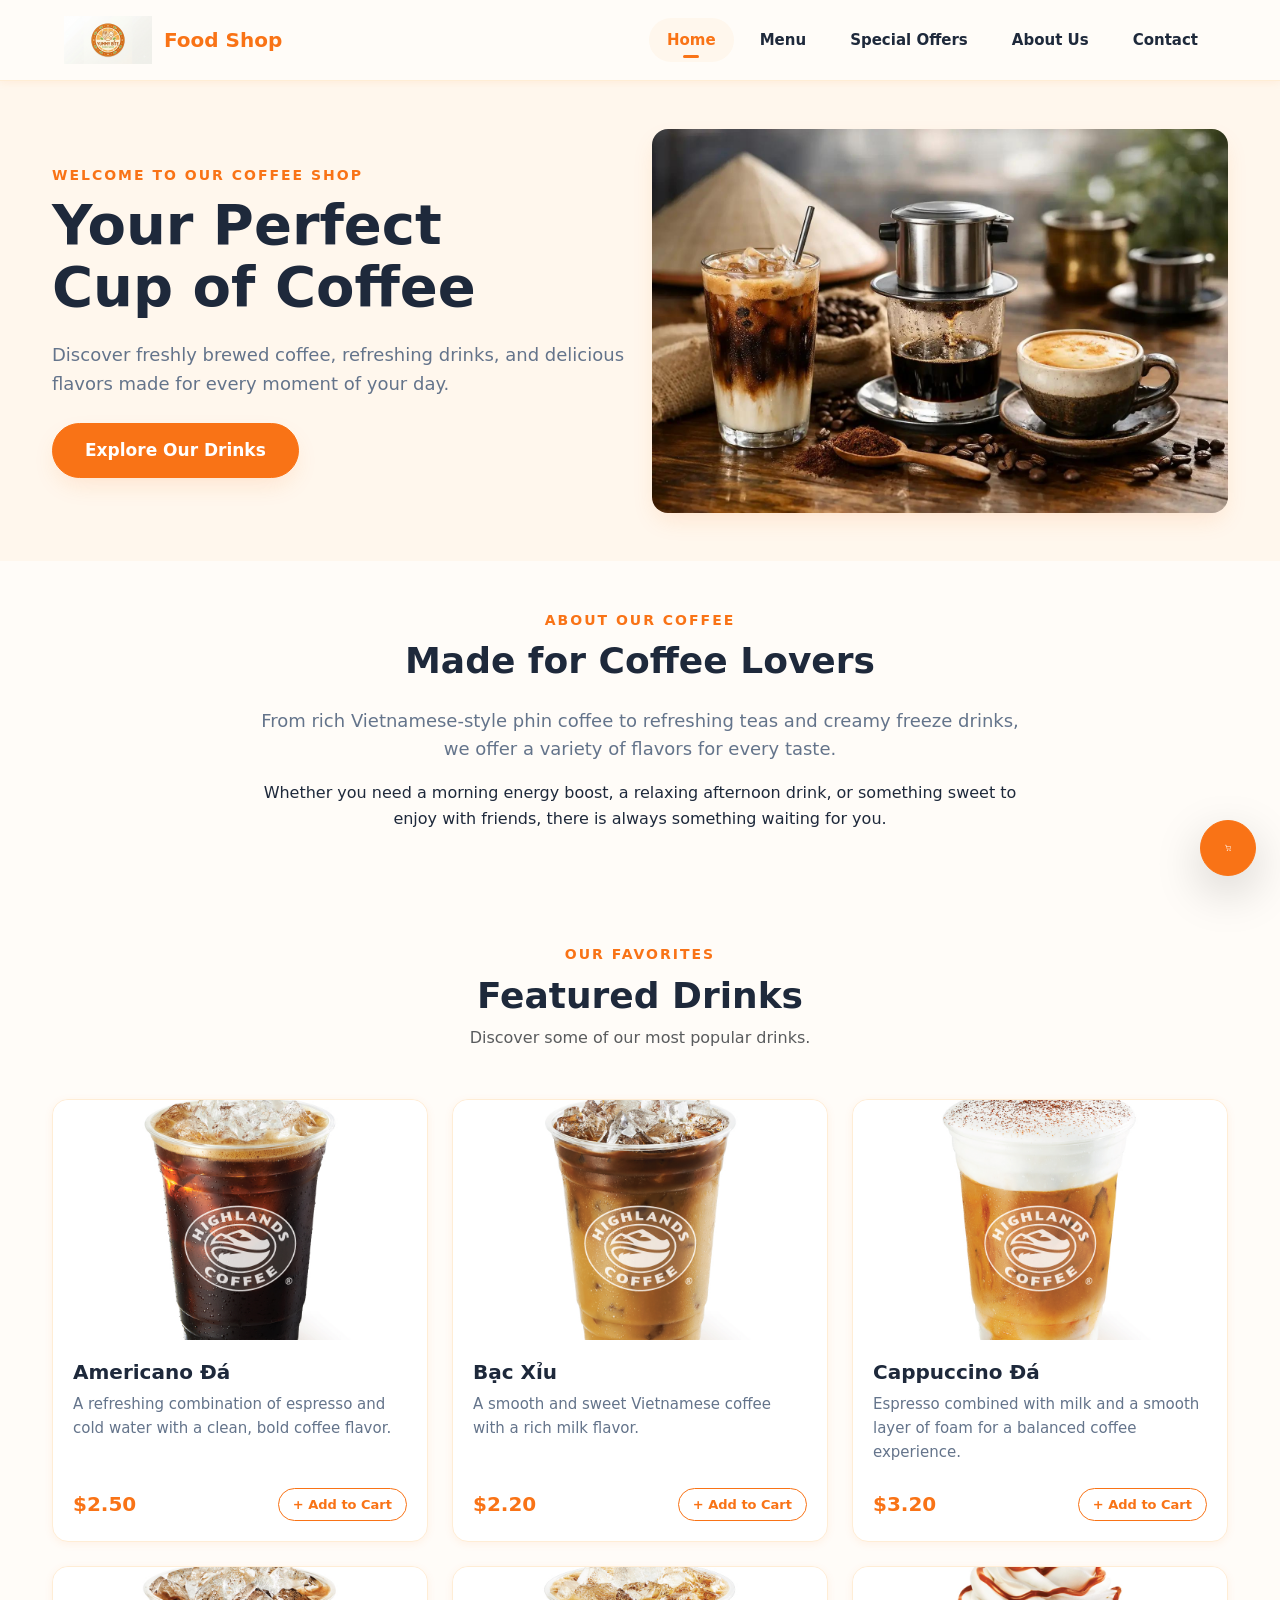
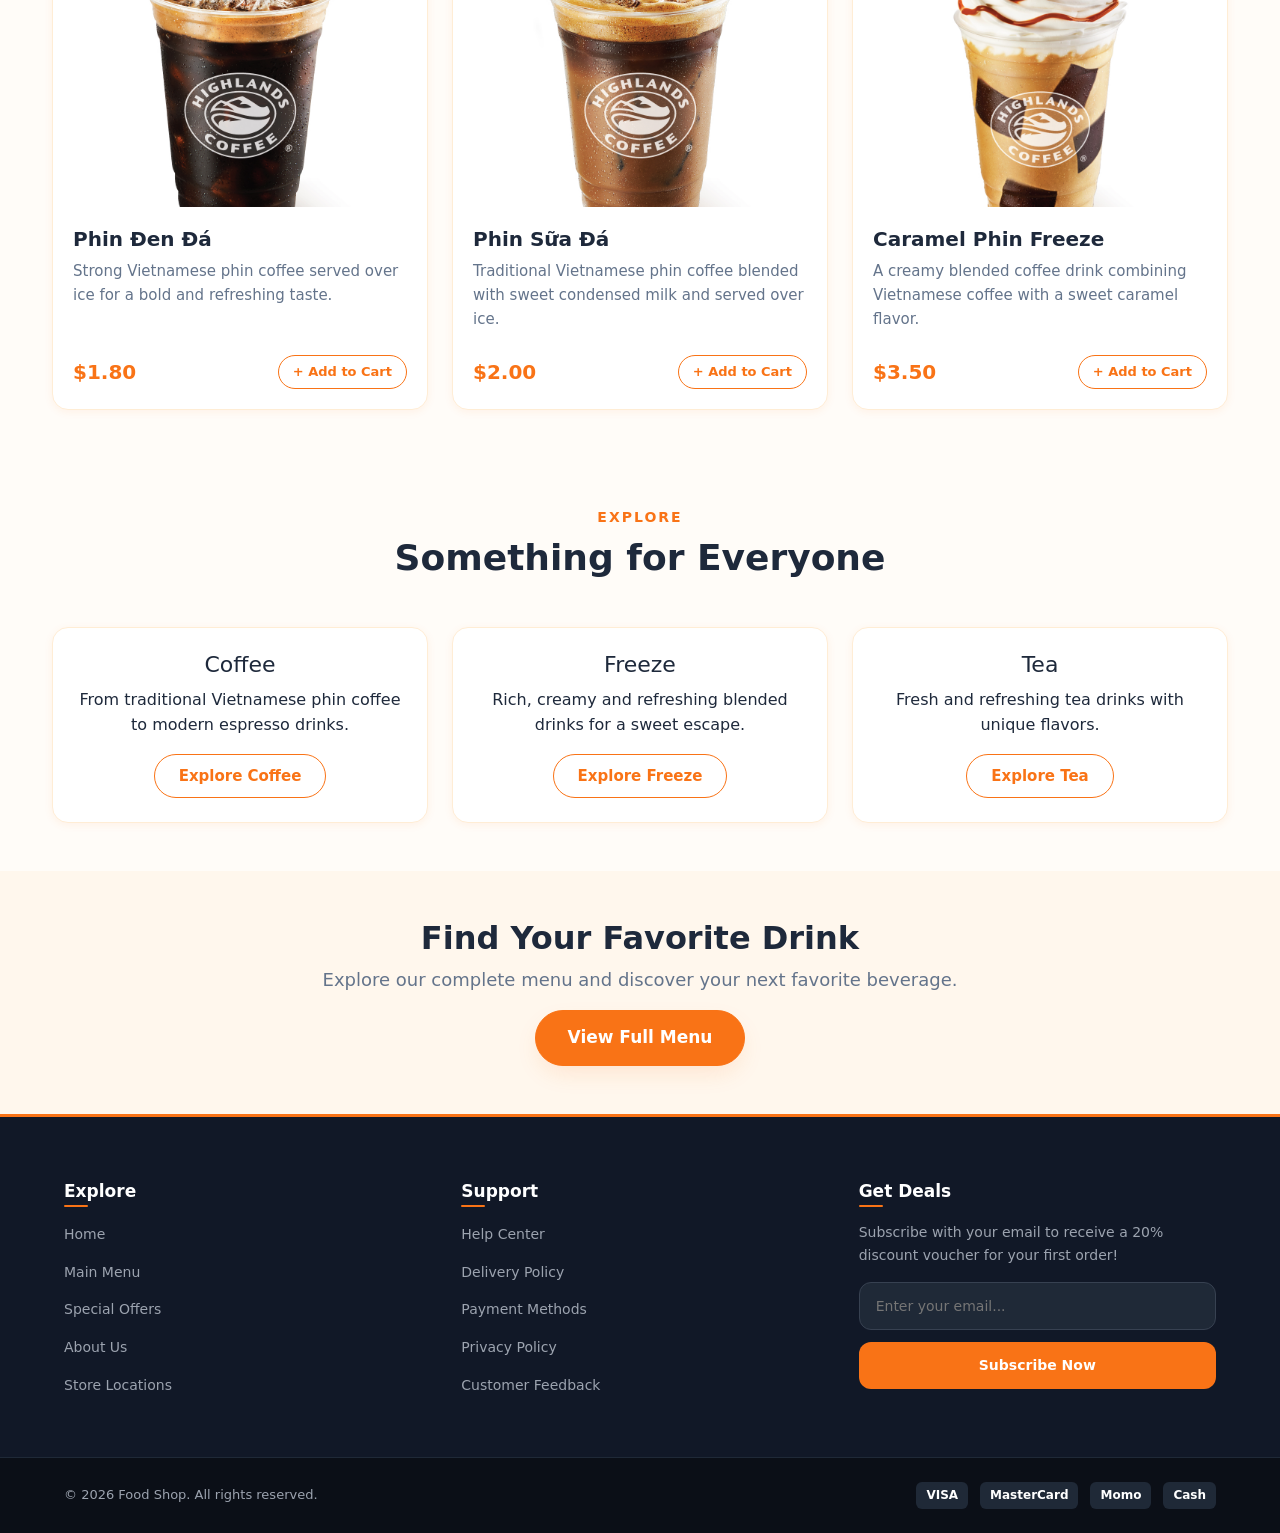
==== commit c04e38fa: "feat: attach shared navbar and footer via JS, translate to English, and update menu cart" ====
--- a/index.html
+++ b/index.html
@@ -341,6 +341,7 @@
     <script src="https://cdn.jsdelivr.net/npm/bootstrap@5.3.8/dist/js/bootstrap.bundle.min.js"
         integrity="sha384-FKyoEForCGlyvwx9Hj09JcYn3nv7wiPVlz7YYwJrWVcXK/BmnVDxM+D2scQbITxI"
         crossorigin="anonymous"></script>
+    <script src="js/components.js"></script>
     <script src="js/cart.js"></script>
 </body>
 
--- a/style.css
+++ b/style.css
@@ -143,6 +143,13 @@
     --bs-btn-border-radius: var(--radius-full);
 }
 
+.btn-sm {
+    --bs-btn-padding-x: 14px;
+    --bs-btn-padding-y: 6px;
+    --bs-btn-font-size: 13px;
+    --bs-btn-border-radius: var(--radius-full);
+}
+
 .btn-primary {
     --bs-btn-color: #ffffff;
     --bs-btn-bg: var(--primary);
@@ -565,9 +572,13 @@
 }
 
 /* Price column */
-.menu-page td:last-child {
+.menu-page td:nth-child(5) {
     color: var(--primary);
     font-weight: 700;
+    white-space: nowrap;
+}
+
+.menu-page td:last-child {
     white-space: nowrap;
 }
 
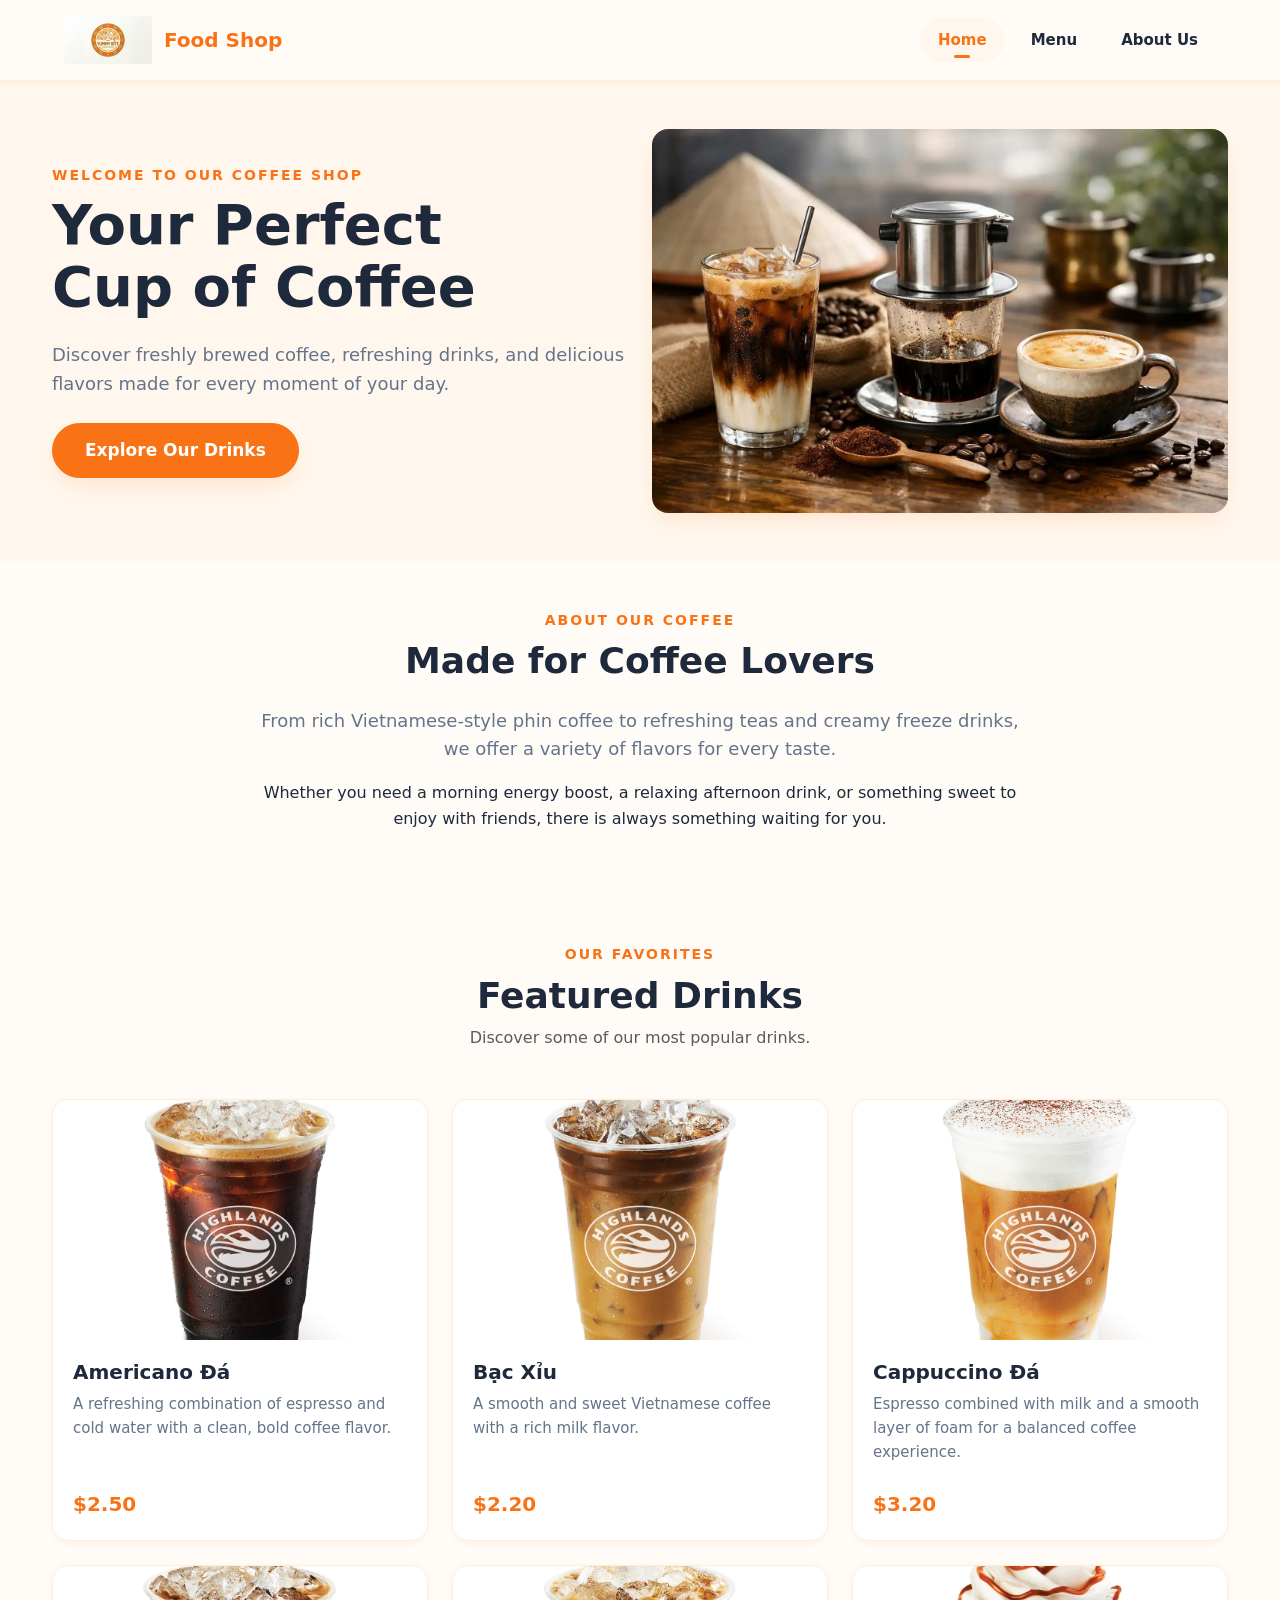
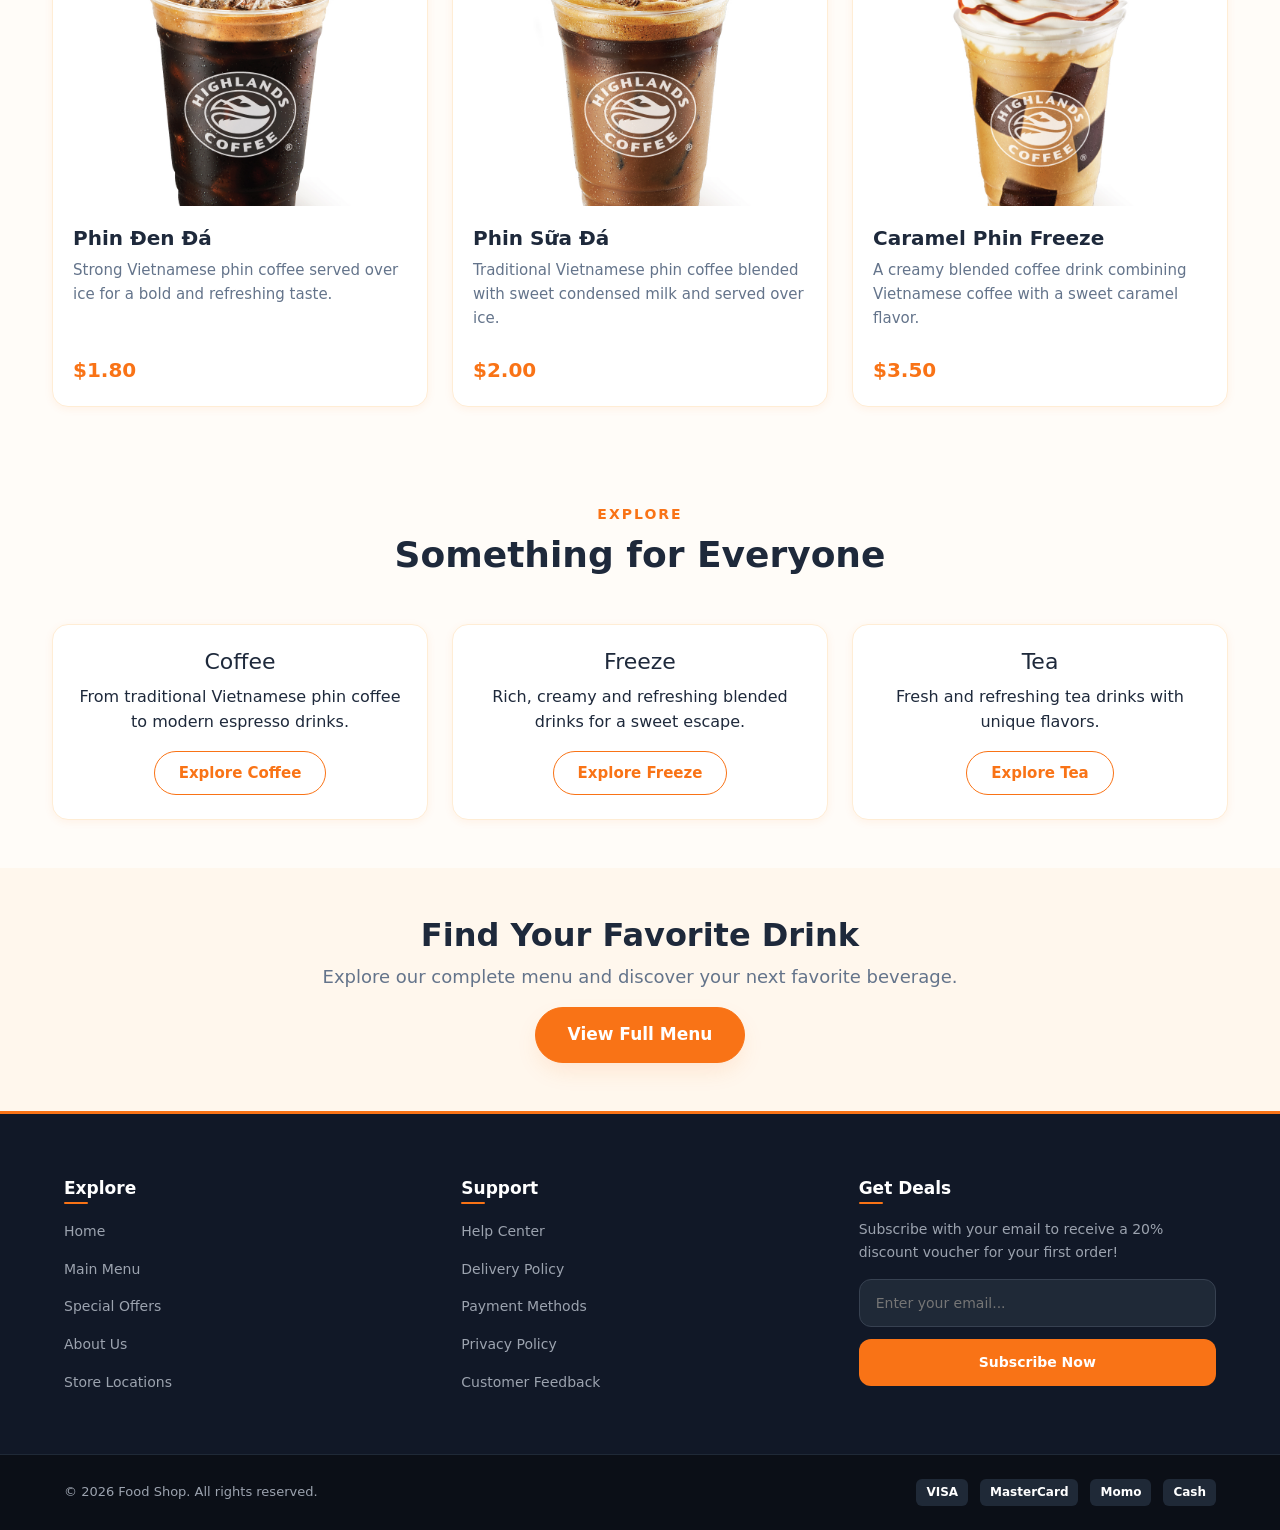
==== commit 05221583: "feat: remove add to cart functionality" ====
--- a/index.html
+++ b/index.html
@@ -7,11 +7,9 @@
     <meta charset="utf-8" />
     <meta name="viewport" content="width=device-width, initial-scale=1" />
 
-    <!-- Bootstrap CSS v5.3.8 -->
     <link href="https://cdn.jsdelivr.net/npm/bootstrap@5.3.8/dist/css/bootstrap.min.css" rel="stylesheet"
         integrity="sha384-sRIl4kxILFvY47J16cr9ZwB07vP4J8+LH7qKQnuqkuIAvNWLzeN8tE5YBujZqJLB" crossorigin="anonymous" />
 
-    <!-- Shared site styles (load after Bootstrap) -->
     <link rel="stylesheet" href="style.css" />
 </head>
 
@@ -100,15 +98,8 @@
                                 and cold water with a clean,
                                 bold coffee flavor.
                             </p>
-                            <div class="d-flex justify-content-between align-items-center mt-auto pt-2">
+                            <div class="mt-auto pt-2">
                                 <span class="fs-5 fw-bold text-primary">$2.50</span>
-                                <button class="btn btn-outline-primary btn-sm add-to-cart-btn"
-                                    data-id="americano-da"
-                                    data-name="Americano Đá"
-                                    data-price="2.50"
-                                    data-image="resources/Coffee/AMERICANO_DA.jpg">
-                                    + Add to Cart
-                                </button>
                             </div>
                         </div>
                     </div>
@@ -125,15 +116,8 @@
                                 A smooth and sweet Vietnamese coffee
                                 with a rich milk flavor.
                             </p>
-                            <div class="d-flex justify-content-between align-items-center mt-auto pt-2">
+                            <div class="mt-auto pt-2">
                                 <span class="fs-5 fw-bold text-primary">$2.20</span>
-                                <button class="btn btn-outline-primary btn-sm add-to-cart-btn"
-                                    data-id="bac-xiu"
-                                    data-name="Bạc Xỉu"
-                                    data-price="2.20"
-                                    data-image="resources/Coffee/BAC_SIU_1.jpg">
-                                    + Add to Cart
-                                </button>
                             </div>
                         </div>
                     </div>
@@ -151,15 +135,8 @@
                                 a smooth layer of foam for a balanced
                                 coffee experience.
                             </p>
-                            <div class="d-flex justify-content-between align-items-center mt-auto pt-2">
+                            <div class="mt-auto pt-2">
                                 <span class="fs-5 fw-bold text-primary">$3.20</span>
-                                <button class="btn btn-outline-primary btn-sm add-to-cart-btn"
-                                    data-id="cappuccino-da"
-                                    data-name="Cappuccino Đá"
-                                    data-price="3.20"
-                                    data-image="resources/Coffee/CAPPU_DA.jpg">
-                                    + Add to Cart
-                                </button>
                             </div>
                         </div>
                     </div>
@@ -176,15 +153,8 @@
                                 Strong Vietnamese phin coffee served
                                 over ice for a bold and refreshing taste.
                             </p>
-                            <div class="d-flex justify-content-between align-items-center mt-auto pt-2">
+                            <div class="mt-auto pt-2">
                                 <span class="fs-5 fw-bold text-primary">$1.80</span>
-                                <button class="btn btn-outline-primary btn-sm add-to-cart-btn"
-                                    data-id="phin-den-da"
-                                    data-name="Phin Đen Đá"
-                                    data-price="1.80"
-                                    data-image="resources/Coffee/PHIN_DEN_DA.jpg">
-                                    + Add to Cart
-                                </button>
                             </div>
                         </div>
                     </div>
@@ -202,15 +172,8 @@
                                 blended with sweet condensed milk
                                 and served over ice.
                             </p>
-                            <div class="d-flex justify-content-between align-items-center mt-auto pt-2">
+                            <div class="mt-auto pt-2">
                                 <span class="fs-5 fw-bold text-primary">$2.00</span>
-                                <button class="btn btn-outline-primary btn-sm add-to-cart-btn"
-                                    data-id="phin-sua-da"
-                                    data-name="Phin Sữa Đá"
-                                    data-price="2.00"
-                                    data-image="resources/Coffee/PHIN_SUA_DA.jpg">
-                                    + Add to Cart
-                                </button>
                             </div>
                         </div>
                     </div>
@@ -229,15 +192,8 @@
                                 combining Vietnamese coffee with
                                 a sweet caramel flavor.
                             </p>
-                            <div class="d-flex justify-content-between align-items-center mt-auto pt-2">
+                            <div class="mt-auto pt-2">
                                 <span class="fs-5 fw-bold text-primary">$3.50</span>
-                                <button class="btn btn-outline-primary btn-sm add-to-cart-btn"
-                                    data-id="caramel-phin-freeze"
-                                    data-name="Caramel Phin Freeze"
-                                    data-price="3.50"
-                                    data-image="resources/Freeze/CARAMEL_PHIN_FREEZE.jpg">
-                                    + Add to Cart
-                                </button>
                             </div>
                         </div>
                     </div>
@@ -342,7 +298,6 @@
         integrity="sha384-FKyoEForCGlyvwx9Hj09JcYn3nv7wiPVlz7YYwJrWVcXK/BmnVDxM+D2scQbITxI"
         crossorigin="anonymous"></script>
     <script src="js/components.js"></script>
-    <script src="js/cart.js"></script>
 </body>
 
 </html>
--- a/style.css
+++ b/style.css
@@ -684,3 +684,576 @@
         height: 56px;
     }
 }
+
+/* =========================================================
+   About Page Styles (Synchronized with Brand Identity)
+   ========================================================= */
+
+.section-container {
+    max-width: var(--container);
+    margin: 0 auto;
+    padding: 0 24px;
+}
+
+.section-header {
+    text-align: center;
+    max-width: 720px;
+    margin: 0 auto 50px auto;
+}
+
+.section-tag {
+    display: inline-block;
+    color: var(--primary);
+    font-weight: 700;
+    font-size: 14px;
+    text-transform: uppercase;
+    letter-spacing: 1.5px;
+    margin-bottom: 8px;
+}
+
+.section-title {
+    font-size: 36px;
+    font-weight: 700;
+    color: var(--text-dark);
+    line-height: 1.3;
+    margin-bottom: 12px;
+}
+
+.section-subtitle {
+    color: var(--text-muted);
+    font-size: 17px;
+}
+
+/* Color utilities for badges and icons */
+.text-red {
+    color: var(--primary) !important;
+}
+
+.text-yellow {
+    color: #f59e0b !important;
+}
+
+.text-blue {
+    color: #0284c7 !important;
+}
+
+.text-green {
+    color: var(--accent-green) !important;
+}
+
+/* Hero Section */
+.hero-section {
+    background: linear-gradient(rgba(30, 41, 59, 0.78), rgba(30, 41, 59, 0.78)),
+        url('resources/About/banner_bg.jpg') center/cover no-repeat;
+    color: #ffffff;
+    text-align: center;
+    padding: 96px 24px 84px;
+}
+
+.hero-content {
+    max-width: 820px;
+    margin: 0 auto;
+}
+
+.hero-tag {
+    display: inline-block;
+    background: var(--primary);
+    color: #ffffff;
+    padding: 6px 18px;
+    border-radius: var(--radius-full);
+    font-size: 13px;
+    font-weight: 600;
+    text-transform: uppercase;
+    letter-spacing: 1.2px;
+    margin-bottom: 18px;
+}
+
+.hero-title {
+    font-size: 46px;
+    font-weight: 800;
+    margin-bottom: 16px;
+    line-height: 1.2;
+    color: #ffffff;
+}
+
+.hero-desc {
+    font-size: 18px;
+    color: rgba(255, 255, 255, 0.92);
+    line-height: 1.7;
+}
+
+/* About Story Section */
+.about-story-section {
+    padding: 85px 0;
+}
+
+.story-grid {
+    display: grid;
+    grid-template-columns: 1fr 1.1fr;
+    gap: 52px;
+    align-items: center;
+}
+
+.story-image-box {
+    position: relative;
+    border-radius: var(--radius-lg);
+    overflow: hidden;
+    box-shadow: var(--shadow-md);
+}
+
+.story-img {
+    width: 100%;
+    height: 460px;
+    object-fit: cover;
+    display: block;
+    border-radius: var(--radius-lg);
+}
+
+.experience-badge {
+    position: absolute;
+    bottom: 24px;
+    right: 24px;
+    background: var(--primary);
+    color: #ffffff;
+    padding: 16px 22px;
+    border-radius: var(--radius-md);
+    box-shadow: var(--shadow-md);
+    display: flex;
+    flex-direction: column;
+    text-align: center;
+}
+
+.exp-years {
+    font-size: 32px;
+    font-weight: 800;
+    line-height: 1;
+}
+
+.exp-text {
+    font-size: 13px;
+    font-weight: 600;
+    text-transform: uppercase;
+    letter-spacing: 0.5px;
+    margin-top: 4px;
+}
+
+.story-content {
+    display: flex;
+    flex-direction: column;
+}
+
+.story-text {
+    font-size: 16px;
+    color: var(--text-muted);
+    margin-bottom: 16px;
+    line-height: 1.7;
+}
+
+.story-features {
+    display: grid;
+    grid-template-columns: 1fr 1fr;
+    gap: 20px;
+    margin-top: 14px;
+    padding-top: 20px;
+    border-top: 1px solid var(--border-color);
+}
+
+.story-feature-item {
+    display: flex;
+    gap: 14px;
+    align-items: flex-start;
+}
+
+.story-feature-item i {
+    font-size: 24px;
+    color: var(--primary);
+    margin-top: 2px;
+}
+
+.feature-item-title {
+    font-size: 16px;
+    font-weight: 700;
+    color: var(--text-dark);
+    margin-bottom: 4px;
+}
+
+.feature-item-desc {
+    font-size: 14px;
+    color: var(--text-muted);
+    line-height: 1.5;
+}
+
+/* Quality Section */
+.quality-section {
+    padding: 85px 0;
+    background: var(--bg-white);
+    border-top: 1px solid var(--border-color);
+    border-bottom: 1px solid var(--border-color);
+}
+
+.quality-grid {
+    display: grid;
+    grid-template-columns: repeat(4, 1fr);
+    gap: 24px;
+}
+
+.quality-card {
+    background: var(--bg-light);
+    border-radius: var(--radius-lg);
+    padding: 32px 20px;
+    text-align: center;
+    box-shadow: var(--shadow-sm);
+    border: 1px solid var(--border-color);
+    transition: transform 0.25s ease, box-shadow 0.25s ease;
+}
+
+.quality-card:hover {
+    transform: translateY(-6px);
+    box-shadow: var(--shadow-md);
+}
+
+.icon-wrapper {
+    width: 62px;
+    height: 62px;
+    border-radius: var(--radius-md);
+    display: inline-flex;
+    align-items: center;
+    justify-content: center;
+    font-size: 28px;
+    margin-bottom: 18px;
+}
+
+.green-icon {
+    background: rgba(34, 197, 94, 0.12);
+    color: var(--accent-green);
+}
+
+.red-icon {
+    background: var(--primary-soft);
+    color: var(--primary);
+}
+
+.yellow-icon {
+    background: rgba(245, 158, 11, 0.12);
+    color: #f59e0b;
+}
+
+.blue-icon {
+    background: rgba(2, 132, 199, 0.12);
+    color: #0284c7;
+}
+
+.quality-card .card-title {
+    font-size: 18px;
+    font-weight: 700;
+    color: var(--text-dark);
+    margin-bottom: 10px;
+}
+
+.quality-card .card-desc {
+    font-size: 14px;
+    color: var(--text-muted);
+    line-height: 1.6;
+}
+
+/* Stats Section */
+.stats-section {
+    padding: 40px 0;
+}
+
+.stats-container {
+    max-width: var(--container);
+    margin: 0 auto;
+    padding: 0 24px;
+}
+
+.stats-grid {
+    background: linear-gradient(135deg, #ea580c 0%, #f97316 100%);
+    border-radius: var(--radius-lg);
+    padding: 44px 32px;
+    display: grid;
+    grid-template-columns: repeat(4, 1fr);
+    gap: 24px;
+    text-align: center;
+    color: #ffffff;
+    box-shadow: var(--shadow-md);
+}
+
+.stat-card {
+    display: flex;
+    flex-direction: column;
+    gap: 6px;
+}
+
+.stat-number {
+    font-size: 42px;
+    font-weight: 800;
+    line-height: 1;
+    color: #ffffff;
+}
+
+.stat-label {
+    font-size: 15px;
+    opacity: 0.95;
+    font-weight: 500;
+}
+
+/* Gallery Section */
+.gallery-section {
+    padding: 85px 0;
+}
+
+.gallery-top {
+    display: flex;
+    justify-content: space-between;
+    align-items: flex-end;
+    margin-bottom: 36px;
+}
+
+.gallery-desc {
+    color: var(--text-muted);
+    max-width: 480px;
+    font-size: 16px;
+}
+
+.gallery-grid {
+    display: grid;
+    grid-template-columns: repeat(3, 1fr);
+    gap: 24px;
+}
+
+.gallery-card {
+    position: relative;
+    border-radius: var(--radius-lg);
+    overflow: hidden;
+    box-shadow: var(--shadow-sm);
+    background: #000;
+    margin: 0;
+}
+
+.gallery-card img {
+    width: 100%;
+    height: 260px;
+    object-fit: cover;
+    display: block;
+    transition: transform 0.4s ease;
+}
+
+.gallery-card:hover img {
+    transform: scale(1.06);
+}
+
+.gallery-badge {
+    position: absolute;
+    bottom: 14px;
+    left: 14px;
+    background: rgba(15, 23, 42, 0.78);
+    color: #ffffff;
+    padding: 6px 14px;
+    border-radius: var(--radius-full);
+    font-size: 13px;
+    font-weight: 500;
+    backdrop-filter: blur(6px);
+    display: flex;
+    align-items: center;
+    gap: 6px;
+}
+
+/* Testimonials Section */
+.testimonials-section {
+    background: var(--bg-white);
+    border-top: 1px solid var(--border-color);
+    border-bottom: 1px solid var(--border-color);
+    padding: 85px 0;
+}
+
+.testimonials-grid {
+    display: grid;
+    grid-template-columns: repeat(3, 1fr);
+    gap: 24px;
+}
+
+.testimonial-card {
+    background: var(--bg-light);
+    border-radius: var(--radius-lg);
+    padding: 32px 24px;
+    border: 1px solid var(--border-color);
+    box-shadow: var(--shadow-sm);
+    display: flex;
+    flex-direction: column;
+    justify-content: space-between;
+}
+
+.stars {
+    color: #f59e0b;
+    margin-bottom: 14px;
+    font-size: 16px;
+    display: flex;
+    gap: 4px;
+}
+
+.review-text {
+    font-style: italic;
+    color: var(--text-dark);
+    font-size: 15px;
+    line-height: 1.6;
+    margin: 0 0 20px 0;
+}
+
+.reviewer-info {
+    display: flex;
+    align-items: center;
+    gap: 14px;
+}
+
+.reviewer-avatar {
+    width: 48px;
+    height: 48px;
+    border-radius: 50%;
+    object-fit: cover;
+    border: 2px solid var(--primary);
+}
+
+.reviewer-name {
+    font-size: 16px;
+    font-weight: 700;
+    color: var(--text-dark);
+    margin: 0;
+}
+
+.reviewer-role {
+    font-size: 13px;
+    color: var(--text-muted);
+}
+
+/* CTA Section */
+.cta-section {
+    padding: 85px 0;
+}
+
+.cta-box {
+    background: linear-gradient(135deg, #1e293b 0%, #0f172a 100%);
+    border-radius: var(--radius-lg);
+    padding: 56px 32px;
+    text-align: center;
+    color: #ffffff;
+    box-shadow: var(--shadow-md);
+}
+
+.cta-title {
+    font-size: 36px;
+    font-weight: 800;
+    margin-bottom: 12px;
+    color: #ffffff;
+}
+
+.cta-desc {
+    font-size: 17px;
+    color: rgba(255, 255, 255, 0.88);
+    max-width: 650px;
+    margin: 0 auto 28px auto;
+}
+
+.cta-buttons {
+    display: flex;
+    justify-content: center;
+    gap: 16px;
+    flex-wrap: wrap;
+}
+
+.cta-buttons .btn-outline {
+    background: transparent;
+    color: #ffffff;
+    border: 2px solid rgba(255, 255, 255, 0.6);
+    padding: 10px 24px;
+    border-radius: var(--radius-full);
+    font-weight: 600;
+    font-size: 15px;
+    text-decoration: none;
+    display: inline-flex;
+    align-items: center;
+    gap: 8px;
+    transition: all 0.25s ease;
+}
+
+.cta-buttons .btn-outline:hover {
+    background: #ffffff;
+    color: var(--text-dark);
+    border-color: #ffffff;
+    transform: translateY(-2px);
+}
+
+/* Responsive for About sections */
+@media (max-width: 991px) {
+    .story-grid {
+        grid-template-columns: 1fr;
+        gap: 36px;
+    }
+
+    .story-img {
+        height: 360px;
+    }
+
+    .quality-grid {
+        grid-template-columns: repeat(2, 1fr);
+    }
+
+    .gallery-grid {
+        grid-template-columns: repeat(2, 1fr);
+    }
+
+    .testimonials-grid {
+        grid-template-columns: 1fr;
+    }
+
+    .stats-grid {
+        grid-template-columns: repeat(2, 1fr);
+    }
+
+    .gallery-top {
+        flex-direction: column;
+        align-items: flex-start;
+        gap: 12px;
+    }
+}
+
+@media (max-width: 600px) {
+    .hero-title {
+        font-size: 32px;
+    }
+
+    .section-title {
+        font-size: 26px;
+    }
+
+    .story-features {
+        grid-template-columns: 1fr;
+    }
+
+    .quality-grid {
+        grid-template-columns: 1fr;
+    }
+
+    .stats-grid {
+        grid-template-columns: 1fr;
+        padding: 32px 20px;
+    }
+
+    .gallery-grid {
+        grid-template-columns: 1fr;
+    }
+
+    .cta-title {
+        font-size: 26px;
+    }
+
+    .cta-buttons {
+        flex-direction: column;
+    }
+
+    .cta-buttons .btn,
+    .cta-buttons .btn-outline {
+        width: 100%;
+        justify-content: center;
+    }
+}
